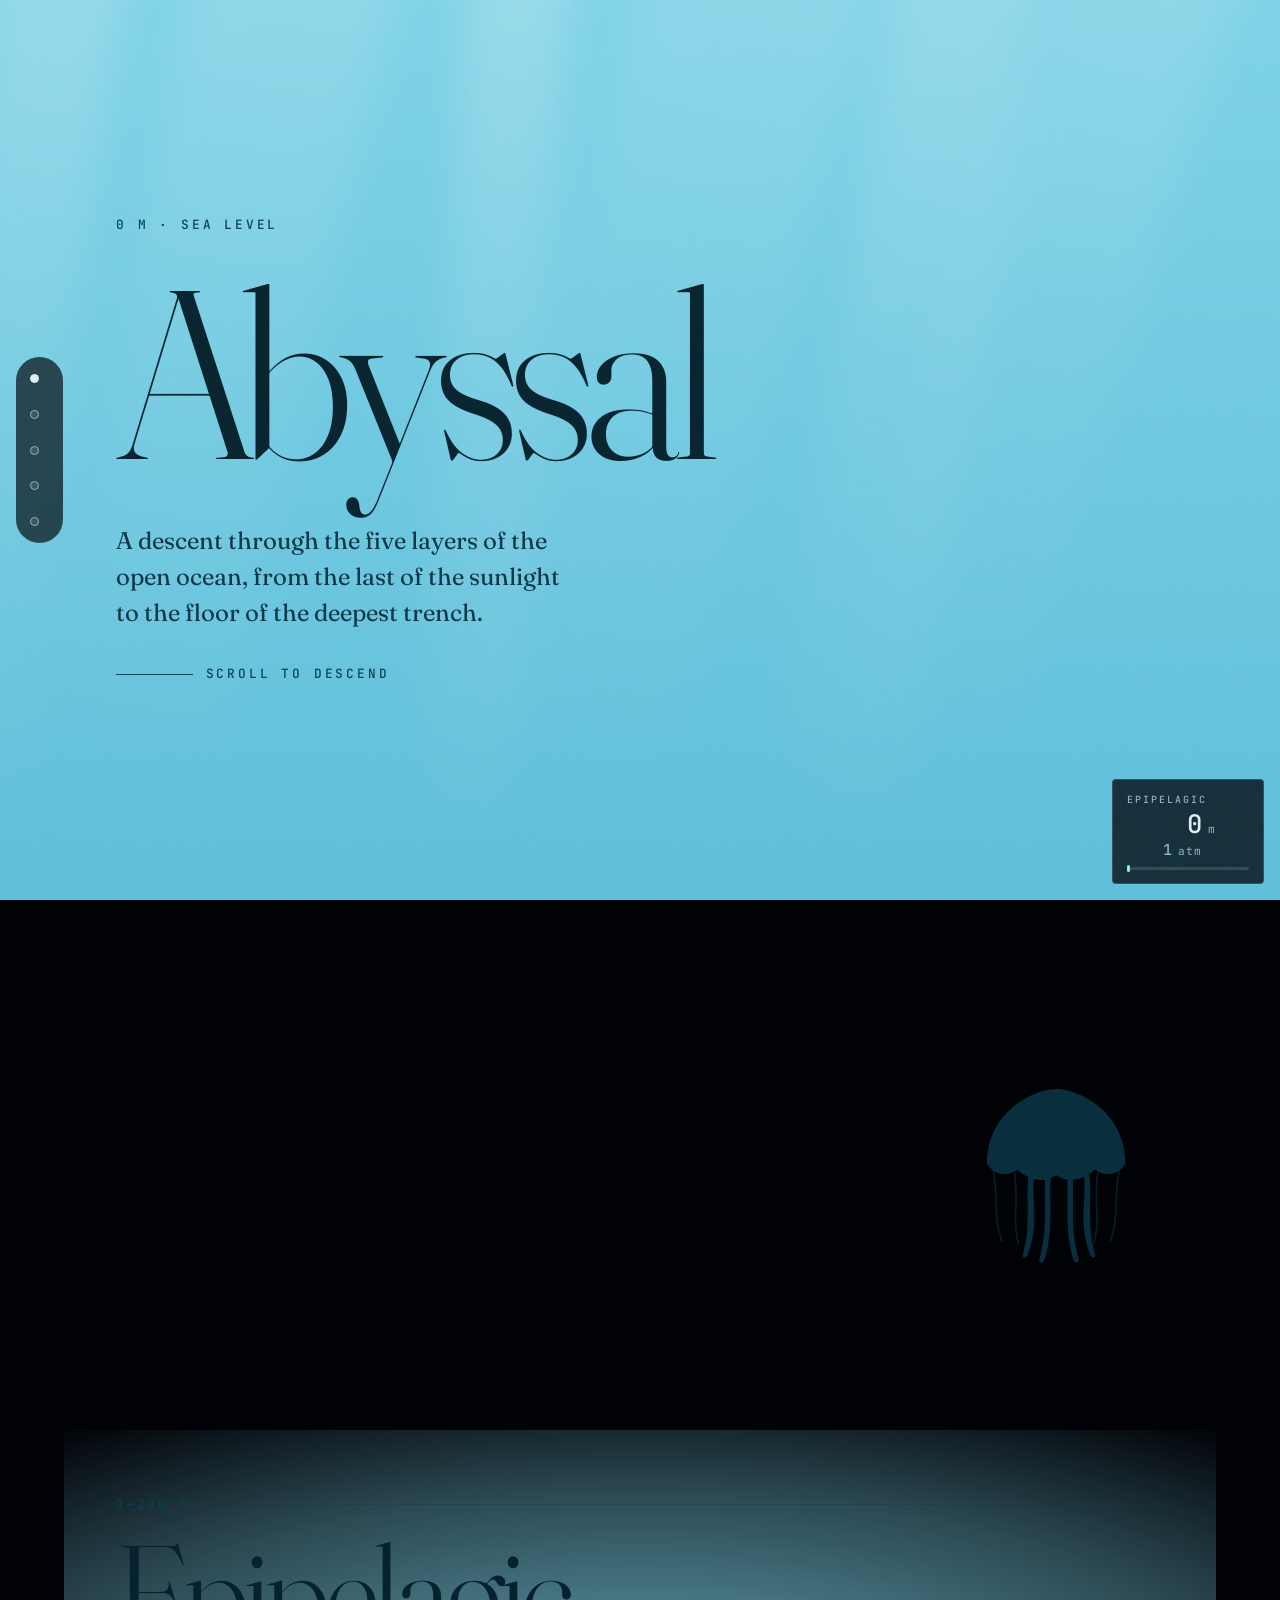
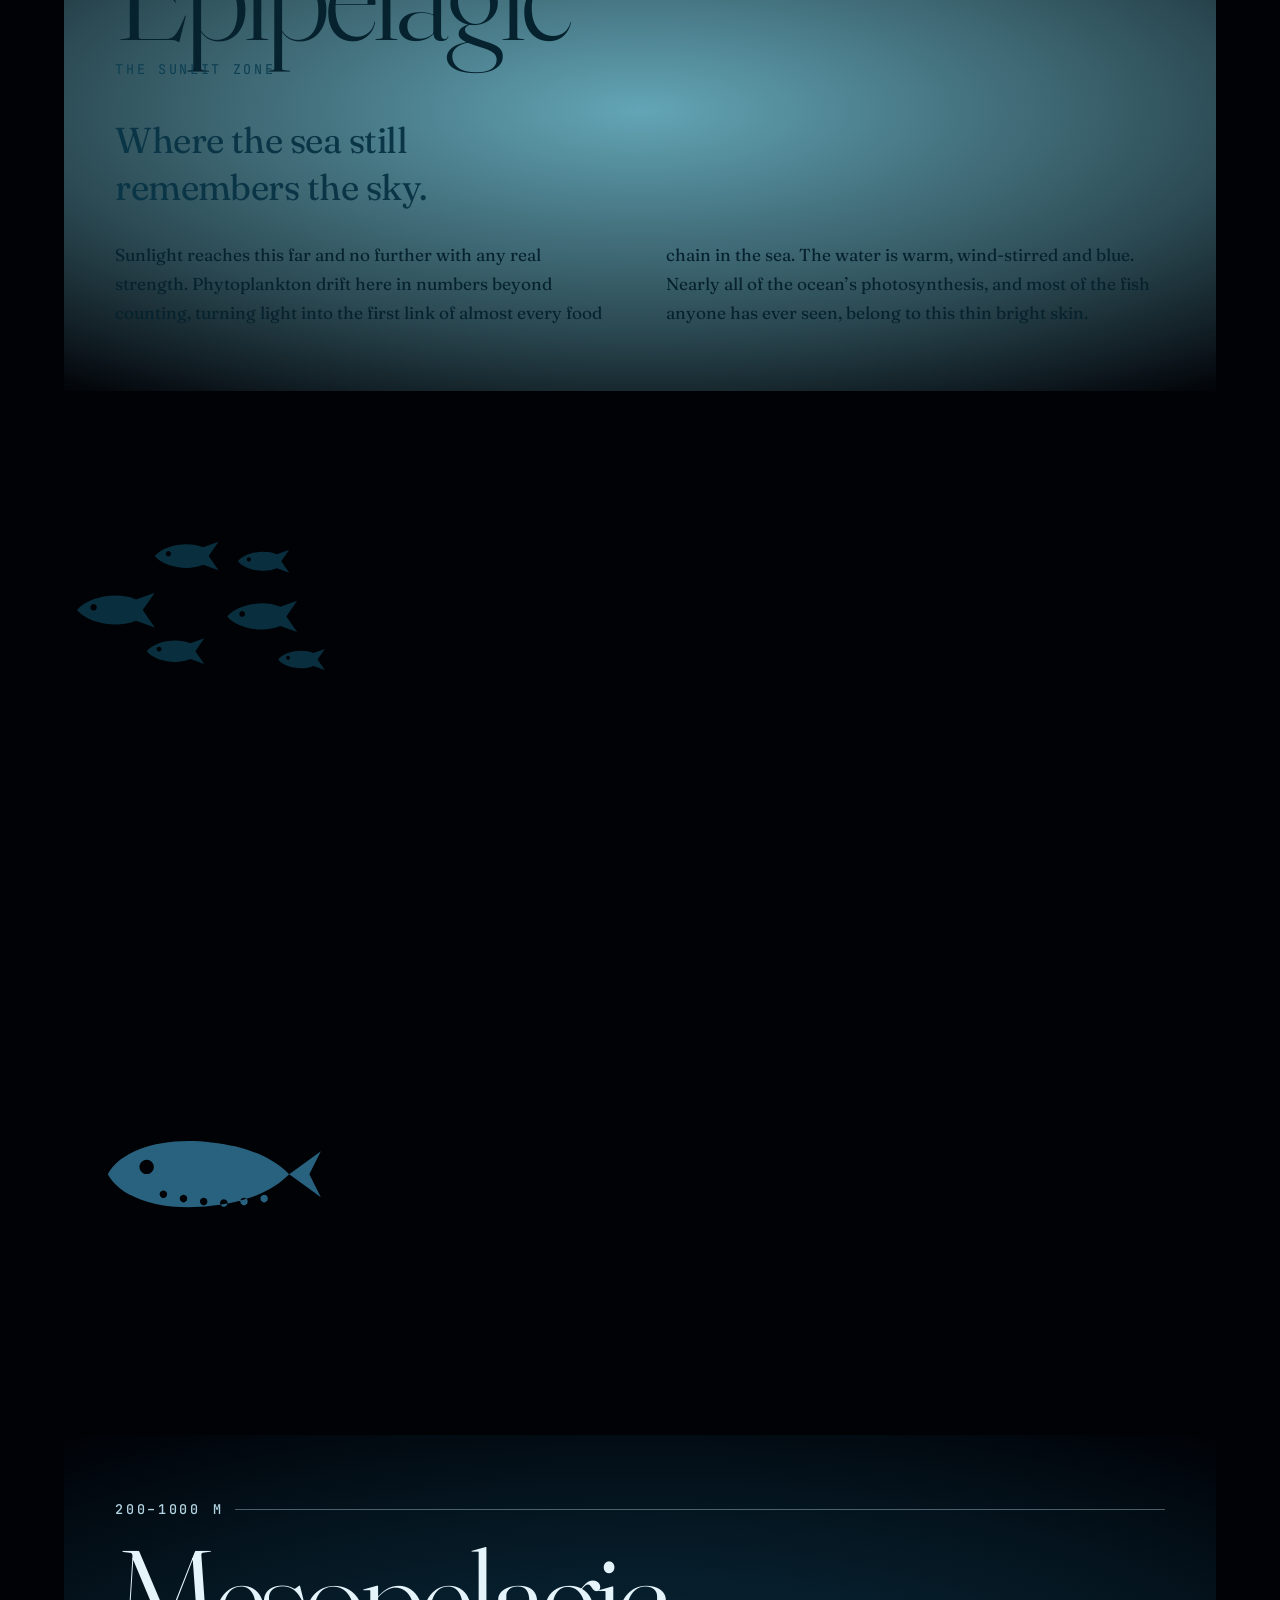
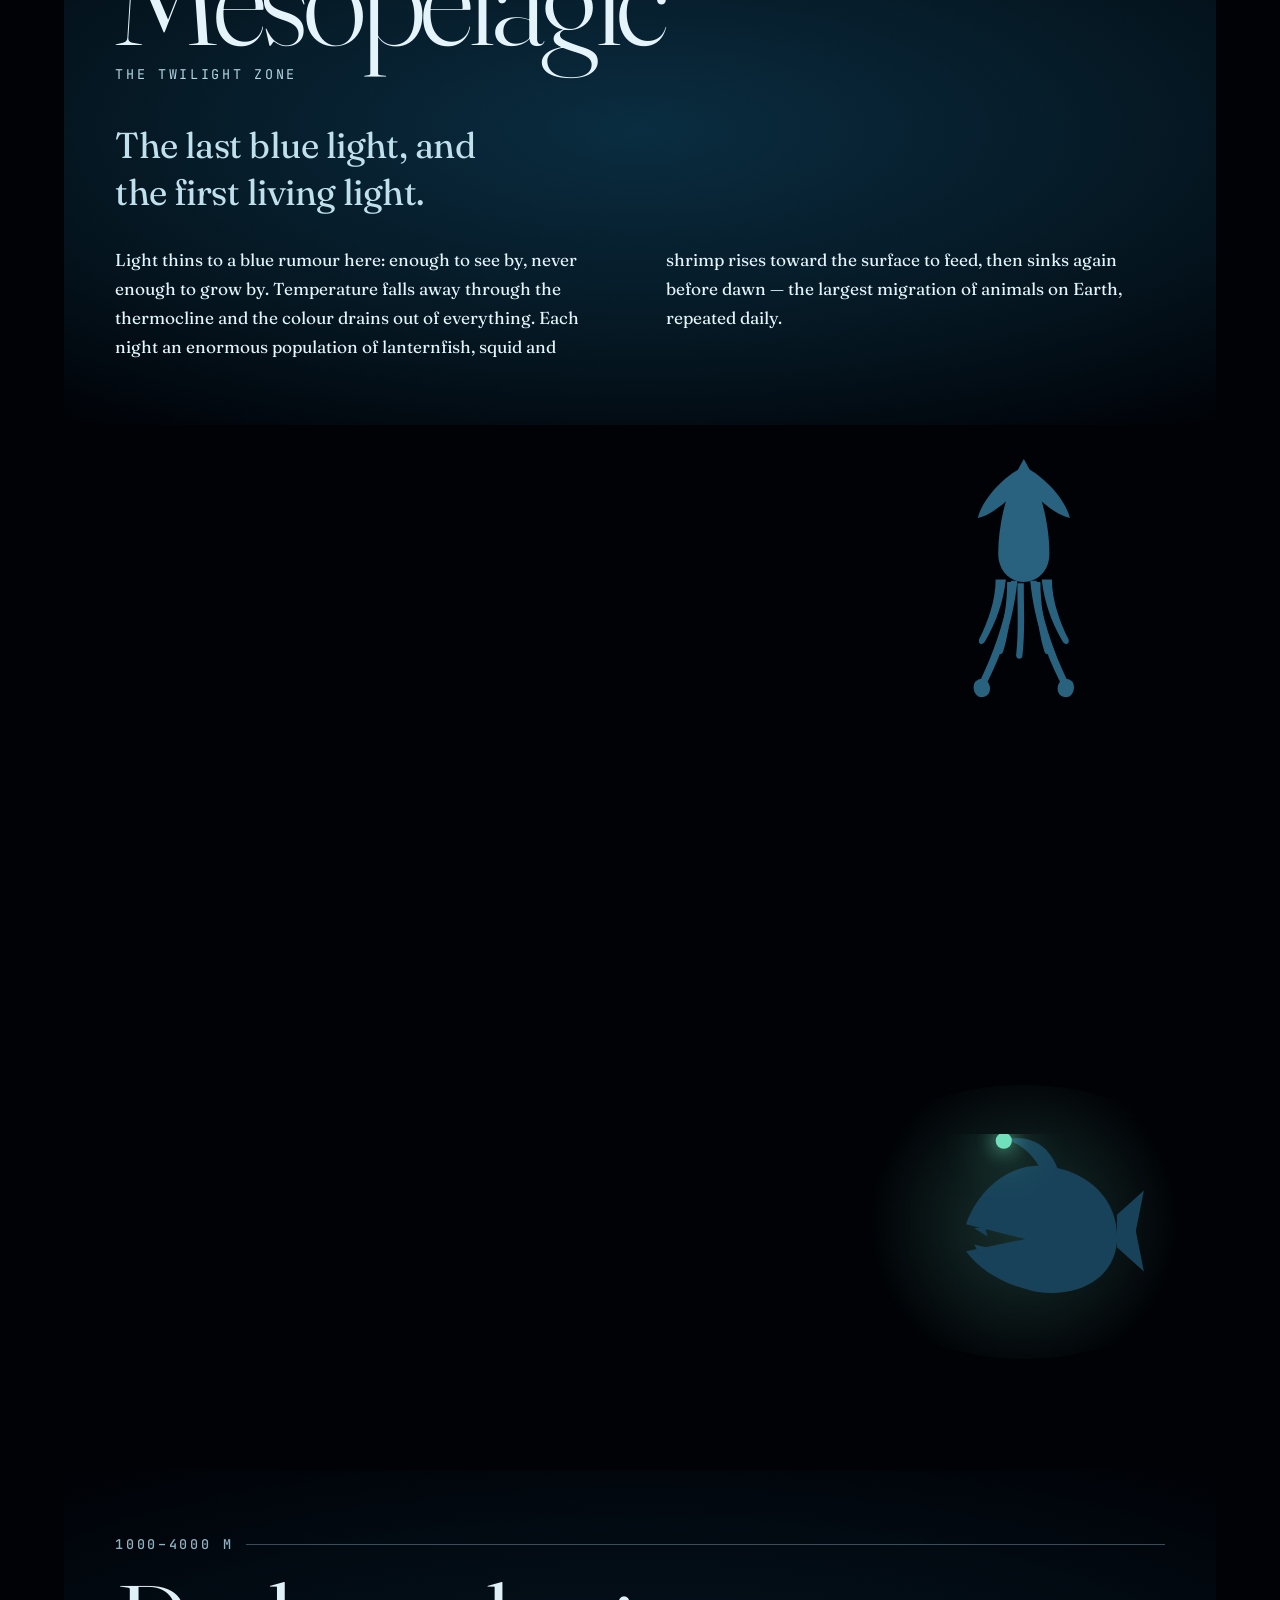
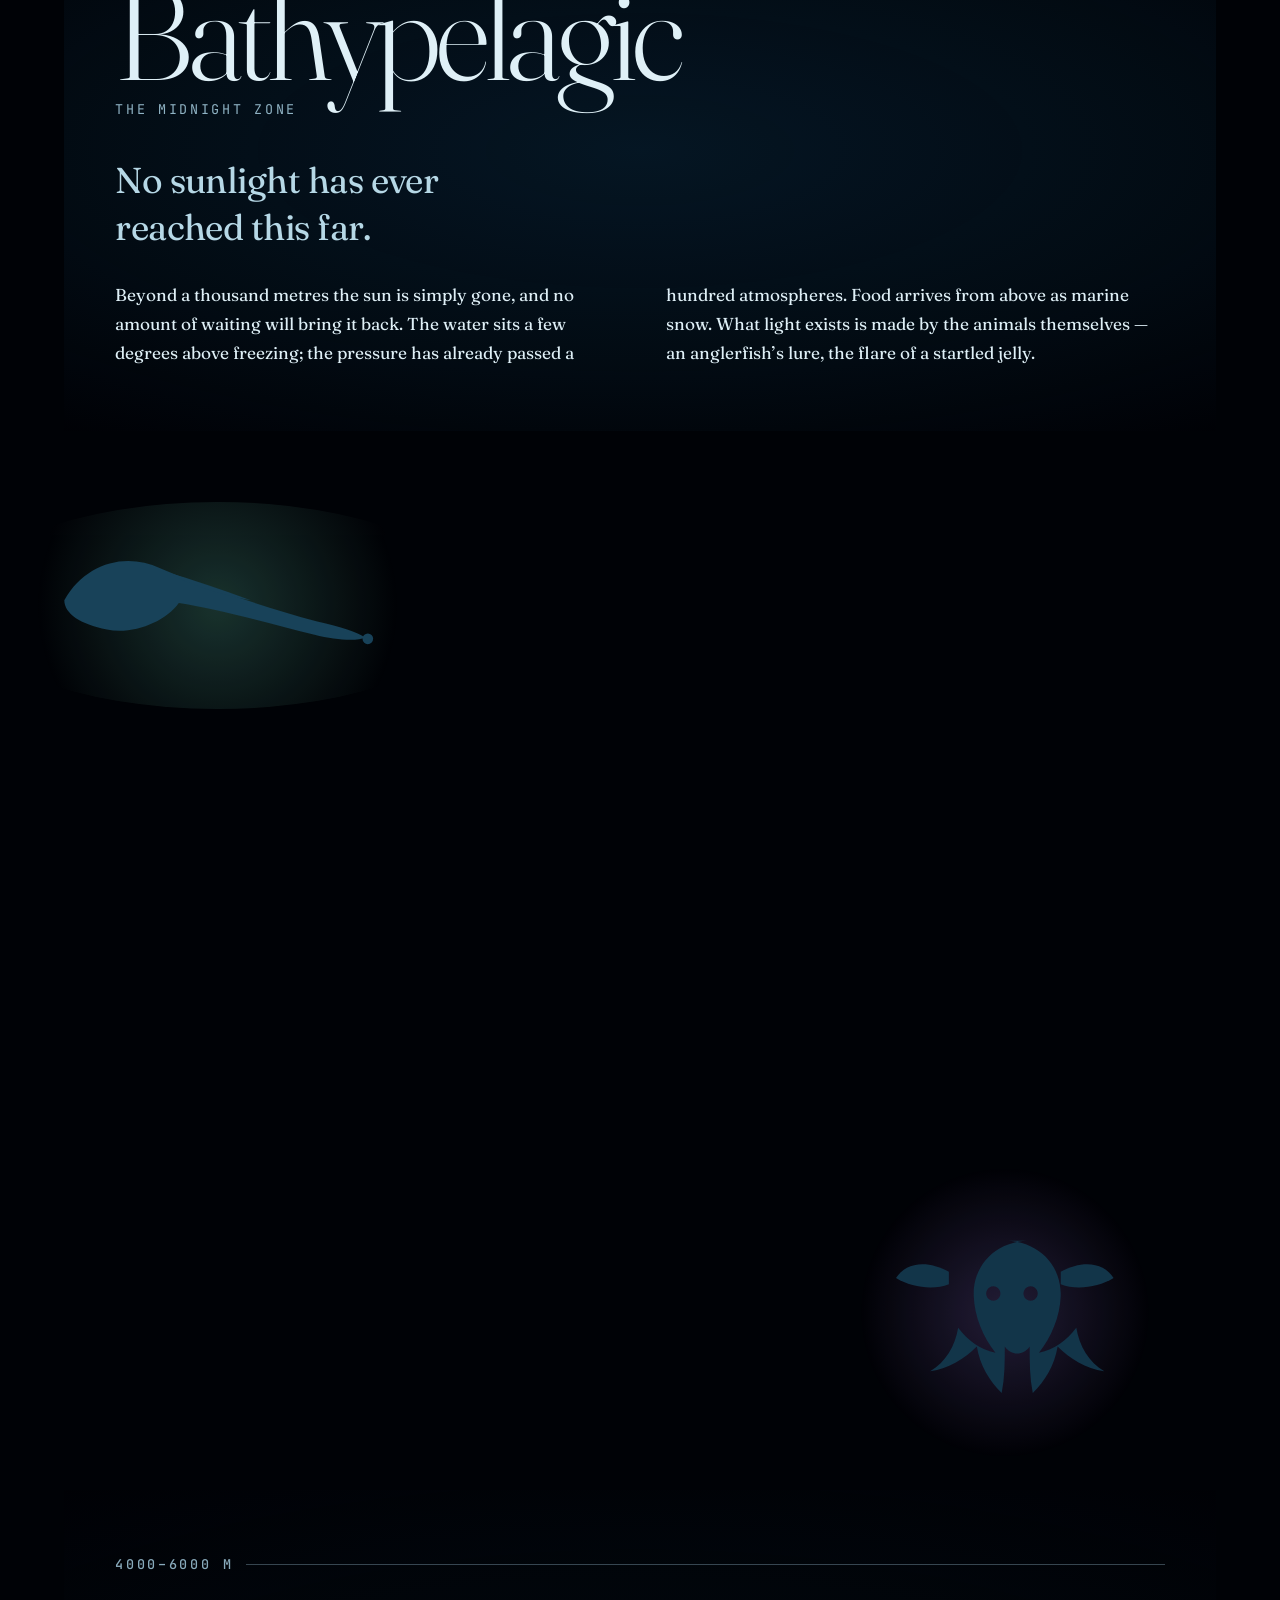
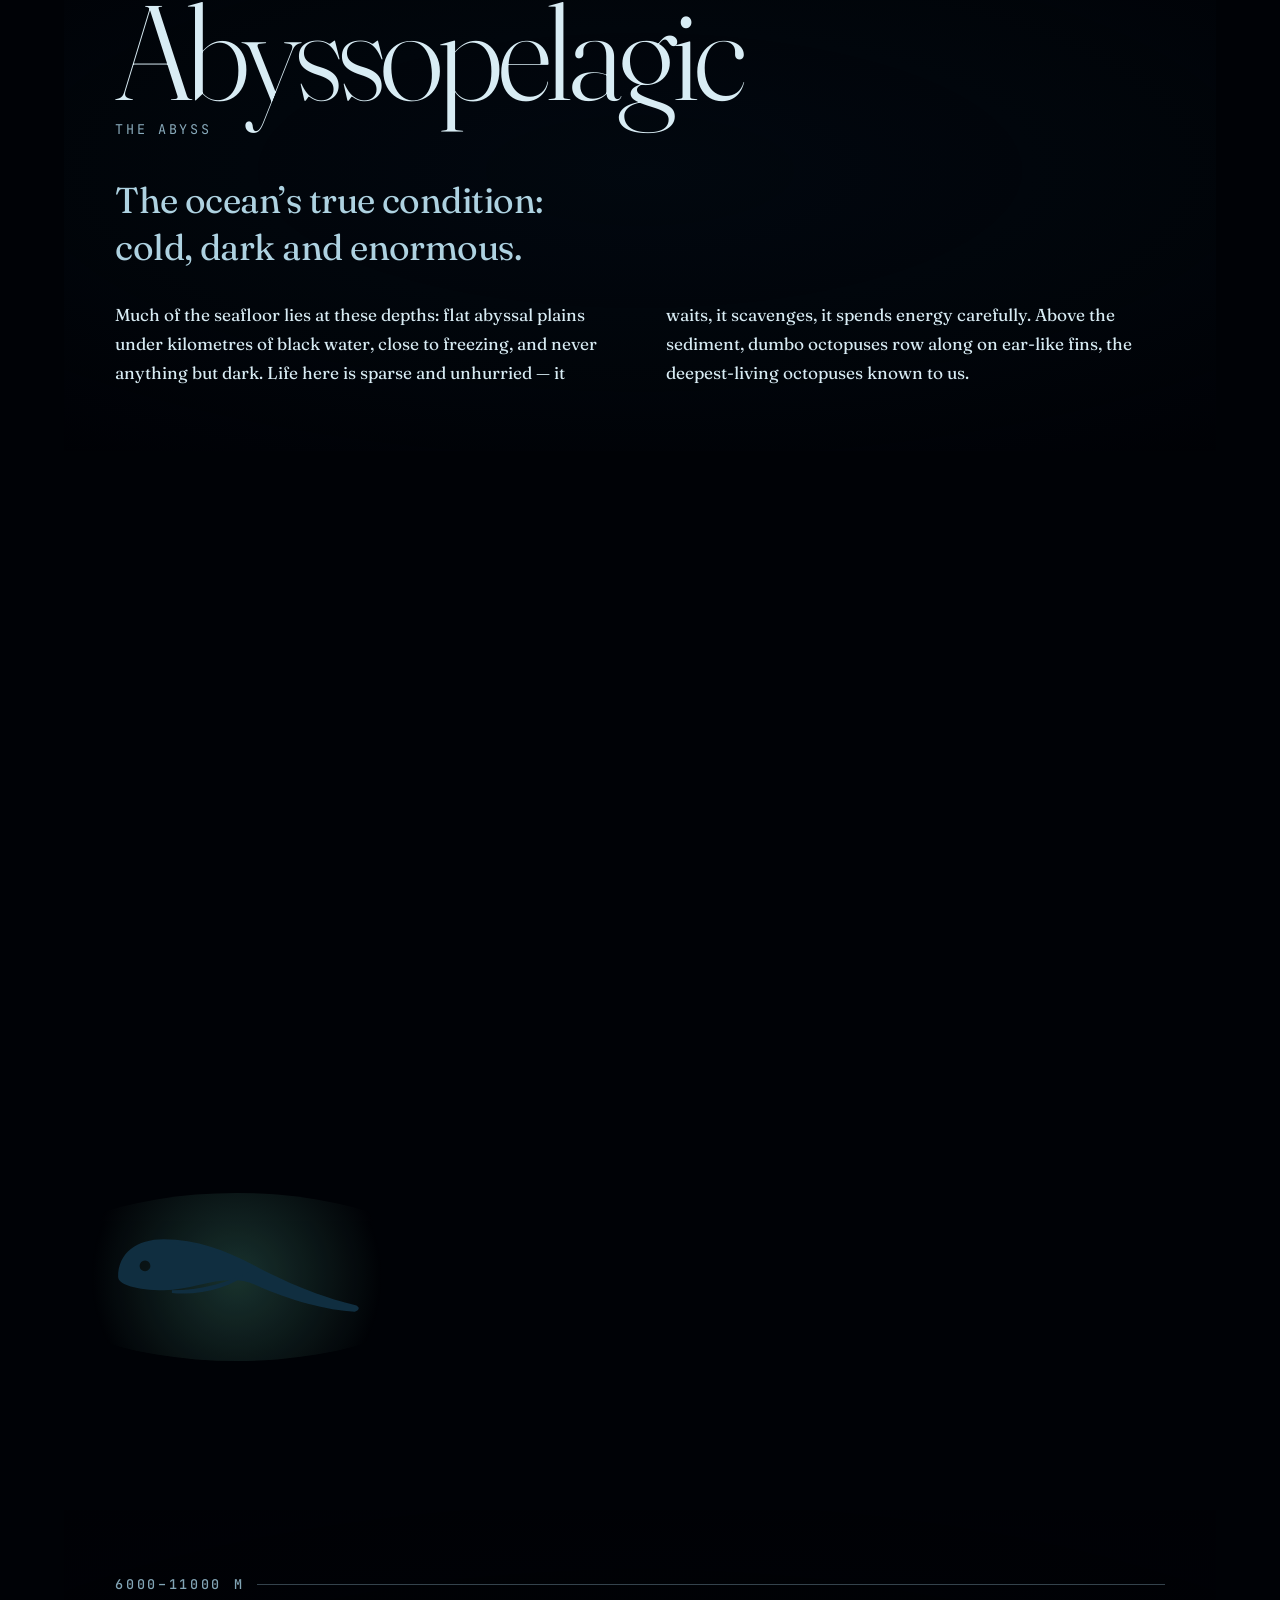
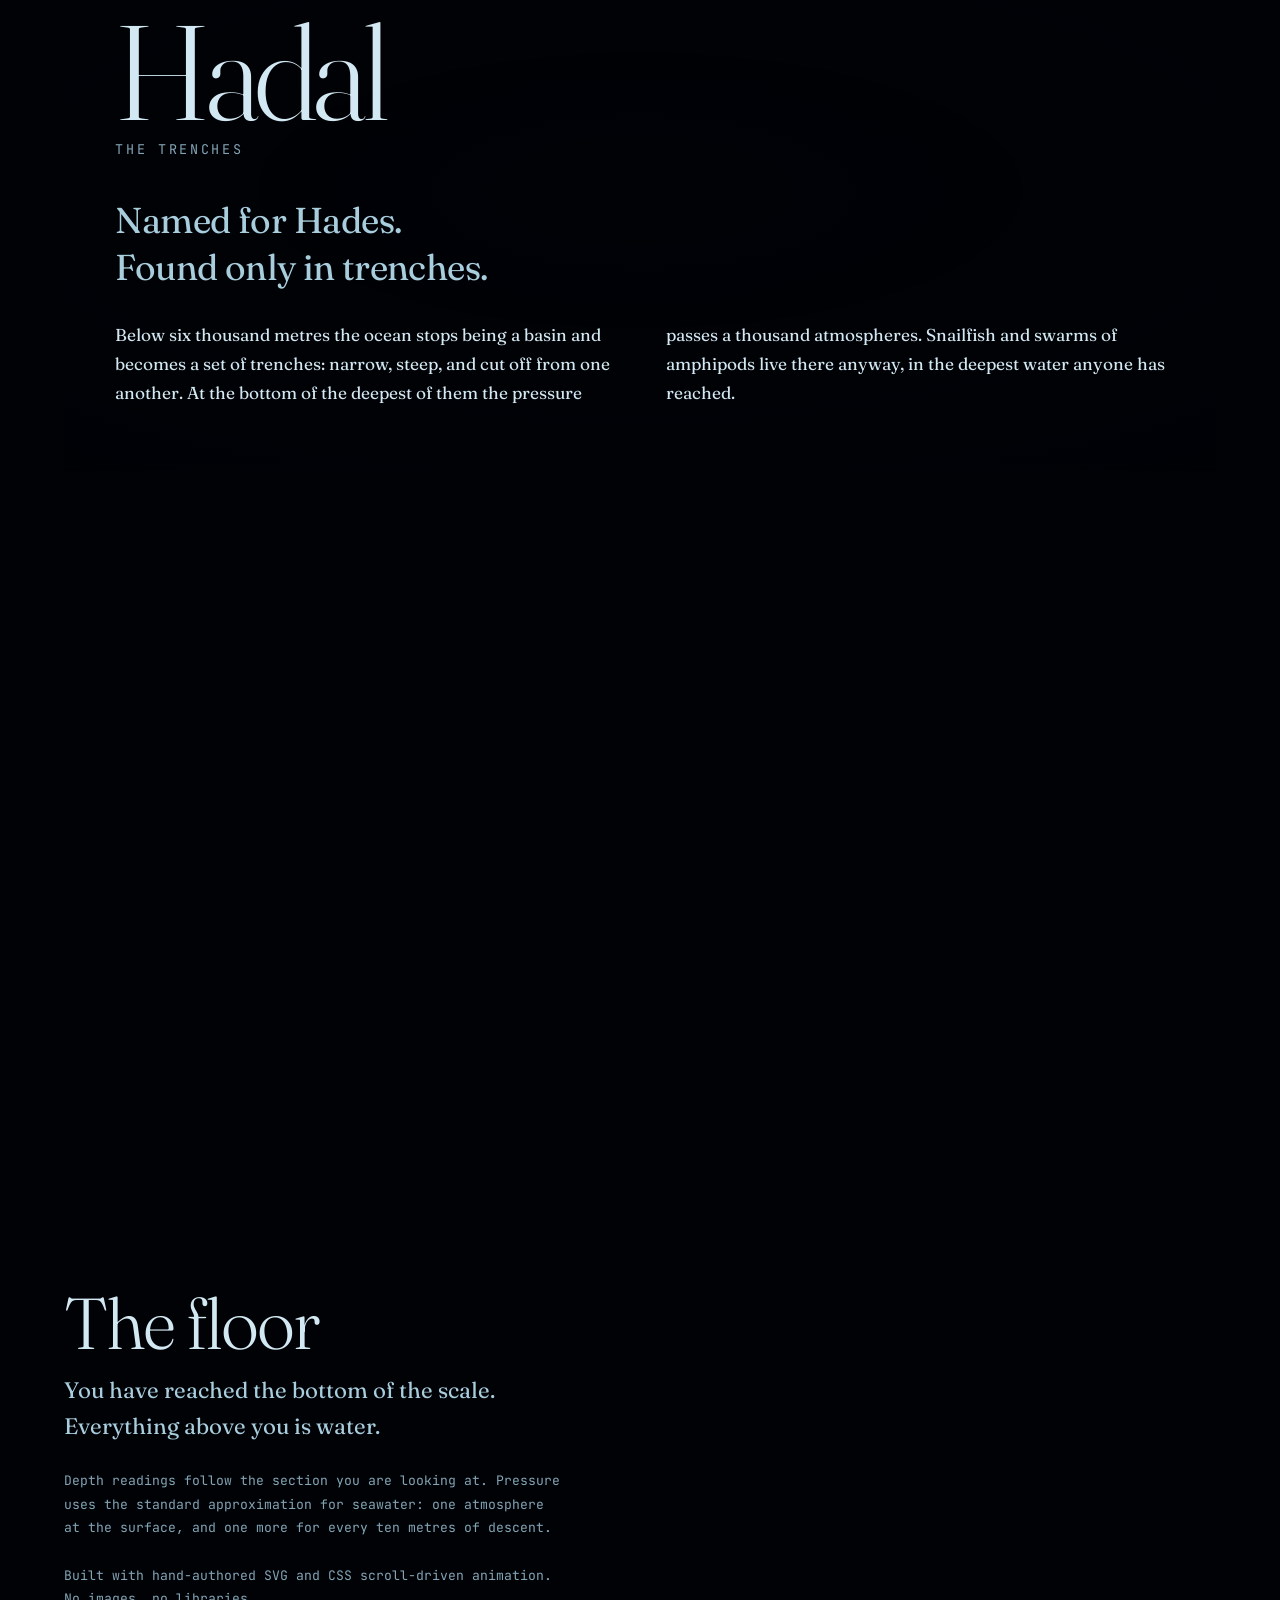
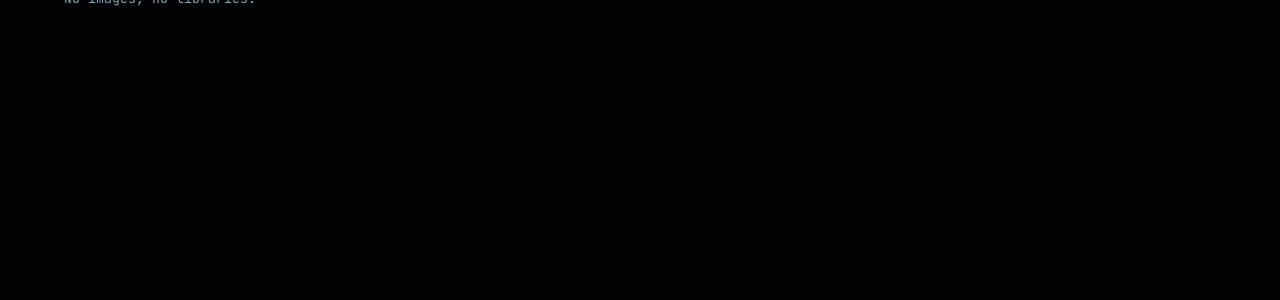
==== abyssal/index.html @ 4f3086e9 "Add ABYSSAL: scroll-driven descent through the ocean's five zones A single-page, scroll-driven site " ====
<!doctype html>
<html lang="en" class="no-js">
<head>
<meta charset="utf-8">
<meta name="viewport" content="width=device-width, initial-scale=1">
<meta name="color-scheme" content="dark light">
<meta name="theme-color" content="#7fd4e8">
<meta name="description" content="A scroll-driven descent through the five layers of the open ocean, from the sunlit surface to the hadal trenches.">
<title>ABYSSAL — a descent through the open ocean</title>
<link rel="preconnect" href="https://fonts.googleapis.com">
<link rel="preconnect" href="https://fonts.gstatic.com" crossorigin>
<link rel="stylesheet" href="https://fonts.googleapis.com/css2?family=Fraunces:opsz,wght@9..144,300..900&family=JetBrains+Mono:wght@200..700&display=swap">
<link rel="stylesheet" href="styles.css">
<script>
/* Bootstrap. Runs before first paint so no state is ever painted twice.
   1. Feature-detects CSS scroll-driven animations with CSS.supports.
   2. Loads main.js as an ES module — but only over http(s). Module scripts are
      fetched with CORS and a file:// document has an opaque origin, so the
      browser refuses them. Skipping the request keeps the console clean when
      the page is opened straight off disk; the CSS-only path still runs the
      whole experience there. */
(function () {
  var root = document.documentElement;
  root.className = root.className.replace('no-js', 'js');
  var sdt = !!(window.CSS && CSS.supports && CSS.supports('animation-timeline', 'scroll()'));
  root.classList.add(sdt ? 'sdt' : 'no-sdt');
  if (location.protocol === 'file:') { return; }
  root.classList.add('js-active');
  var s = document.createElement('script');
  s.type = 'module';
  s.src = 'main.js';
  document.head.appendChild(s);
  window.setTimeout(function () {
    if (!root.classList.contains('main-ready')) { root.classList.remove('js-active'); }
  }, 4000);
})();
</script>
</head>

<body>
<a class="skip-link" href="#zone-epipelagic">Skip to the descent</a>

<!-- Fixed water column. Its two colours interpolate across the scroll. -->
<div class="sea" aria-hidden="true"></div>

<!-- Sunlight shafts. Faded to nothing by 1000 m. -->
<div class="shafts" aria-hidden="true"><i></i><i></i><i></i><i></i><i></i><i></i></div>

<!-- Film grain. Decorative, never interactive. -->
<svg class="grain" aria-hidden="true" focusable="false" xmlns="http://www.w3.org/2000/svg">
  <filter id="grain-filter" x="0" y="0" width="100%" height="100%">
    <feTurbulence type="fractalNoise" baseFrequency="0.82" numOctaves="4" stitchTiles="stitch" result="noise"/>
    <feColorMatrix in="noise" type="saturate" values="0"/>
  </filter>
  <rect width="100%" height="100%" fill="#fff" filter="url(#grain-filter)"/>
</svg>

<header class="hero">
  <p class="hero__eyebrow">0 m &middot; sea level</p>
  <h1 class="hero__title">Abyssal</h1>
  <p class="hero__lede">A descent through the five layers of the open ocean, from the last of the sunlight to the floor of the deepest trench.</p>
  <p class="hero__cue"><span class="hero__cue-rule" aria-hidden="true"></span>Scroll to descend</p>
</header>

<nav class="rail" aria-label="Depth zones">
  <ol class="rail__list">
    <li><a class="rail__link" href="#zone-epipelagic"><span class="rail__dot" aria-hidden="true"></span><span class="rail__label">Epipelagic <b>0–200 m</b></span></a></li>
    <li><a class="rail__link" href="#zone-mesopelagic"><span class="rail__dot" aria-hidden="true"></span><span class="rail__label">Mesopelagic <b>200–1000 m</b></span></a></li>
    <li><a class="rail__link" href="#zone-bathypelagic"><span class="rail__dot" aria-hidden="true"></span><span class="rail__label">Bathypelagic <b>1000–4000 m</b></span></a></li>
    <li><a class="rail__link" href="#zone-abyssopelagic"><span class="rail__dot" aria-hidden="true"></span><span class="rail__label">Abyssopelagic <b>4000–6000 m</b></span></a></li>
    <li><a class="rail__link" href="#zone-hadal"><span class="rail__dot" aria-hidden="true"></span><span class="rail__label">Hadal <b>6000–11000 m</b></span></a></li>
  </ol>
</nav>

<main>

  <section class="zone" id="zone-epipelagic" data-zone="epipelagic" aria-labelledby="h-epipelagic">
    <div class="zone__life" aria-hidden="false">
      <div class="creature" style="--x:76%;--y:11%;--w:clamp(5rem,13vw,11rem);--dur:44s;--delay:-3s;--sway:1">
        <svg id="sil-moon-jelly" viewBox="0 0 120 140" role="img" aria-labelledby="t-jelly"><title id="t-jelly">Silhouette of a moon jelly</title>
          <path d="M10 62C10 24 44 8 60 8s50 16 50 54c-6 8-14 10-22 4-8 8-20 10-28 4-8 6-20 4-28-4-8 6-16 4-22-4Z"/>
          <path d="M44 70c-2 18 4 34-4 56-1 4-5 5-4 1 6-21 2-37 4-57Z"/>
          <path d="M56 72c-1 20 2 36-4 58-1 4-5 4-4 0 6-22 3-38 4-58Z"/>
          <path d="M68 72c1 20-2 36 4 58 1 4 5 4 4 0-6-22-3-38-4-58Z"/>
          <path d="M80 70c2 18-4 34 4 56 1 4 5 5 4 1-6-21-2-37-4-57Z"/>
          <g fill="none" stroke="currentColor" stroke-width="1.2" opacity=".65">
            <path d="M14 64c5 20 0 36 7 54"/><path d="M30 68c3 22-2 36 3 52"/>
            <path d="M90 68c-3 22 2 36-3 52"/><path d="M106 64c-5 20 0 36-7 54"/>
          </g>
        </svg>
      </div>
      <div class="creature" style="--x:6%;--y:76%;--w:clamp(8rem,22vw,18rem);--dur:52s;--delay:-19s;--sway:-1">
        <svg id="sil-school" viewBox="0 0 210 120" role="img" aria-labelledby="t-school"><title id="t-school">Silhouettes of a school of small fish</title>
          <g fill-rule="evenodd">
            <path transform="translate(0,46)" d="M0 13C8 3 30-1 44 5L58 0l-9 13 9 13-14-5C30 27 8 23 0 13Zm10-2a2.4 2.4 0 1 0 0-.1Z"/>
            <path transform="translate(58,8) scale(.82)" d="M0 13C8 3 30-1 44 5L58 0l-9 13 9 13-14-5C30 27 8 23 0 13Zm10-2a2.4 2.4 0 1 0 0-.1Z"/>
            <path transform="translate(52,80) scale(.74)" d="M0 13C8 3 30-1 44 5L58 0l-9 13 9 13-14-5C30 27 8 23 0 13Zm10-2a2.4 2.4 0 1 0 0-.1Z"/>
            <path transform="translate(112,52) scale(.9)" d="M0 13C8 3 30-1 44 5L58 0l-9 13 9 13-14-5C30 27 8 23 0 13Zm10-2a2.4 2.4 0 1 0 0-.1Z"/>
            <path transform="translate(120,14) scale(.66)" d="M0 13C8 3 30-1 44 5L58 0l-9 13 9 13-14-5C30 27 8 23 0 13Zm10-2a2.4 2.4 0 1 0 0-.1Z"/>
            <path transform="translate(150,88) scale(.6)" d="M0 13C8 3 30-1 44 5L58 0l-9 13 9 13-14-5C30 27 8 23 0 13Zm10-2a2.4 2.4 0 1 0 0-.1Z"/>
          </g>
        </svg>
      </div>
    </div>
    <div class="zone__frame">
      <p class="zone__range"><span class="zone__depth">0&ndash;200</span> <abbr title="metres">m</abbr></p>
      <h2 class="zone__title" id="h-epipelagic">Epipelagic</h2>
      <p class="zone__tagline">The Sunlit Zone</p>
      <p class="zone__epigraph">Where the sea still remembers the sky.</p>
      <p class="zone__copy">Sunlight reaches this far and no further with any real strength. Phytoplankton drift here in numbers beyond counting, turning light into the first link of almost every food chain in the sea. The water is warm, wind-stirred and blue. Nearly all of the ocean&rsquo;s photosynthesis, and most of the fish anyone has ever seen, belong to this thin bright skin.</p>
    </div>
  </section>

  <section class="zone" id="zone-mesopelagic" data-zone="mesopelagic" aria-labelledby="h-mesopelagic">
    <div class="zone__life">
      <div class="creature" style="--x:8%;--y:13%;--w:clamp(7rem,18vw,15rem);--dur:58s;--delay:-11s;--sway:1">
        <svg id="sil-lanternfish" viewBox="0 0 160 60" role="img" aria-labelledby="t-lantern"><title id="t-lantern">Silhouette of a lanternfish</title>
          <path fill-rule="evenodd" d="M4 30C14 12 44 4 76 8c28 3 44 12 54 22l22-16-8 16 8 16-22-16c-10 10-26 19-54 22C44 56 14 48 4 30Zm22-5a5 5 0 1 0 0-.1ZM40 44a2.6 2.6 0 1 0 0-.1Zm14 3a2.6 2.6 0 1 0 0-.1Zm14 2a2.6 2.6 0 1 0 0-.1Zm14 1a2.6 2.6 0 1 0 0-.1Zm14-1a2.6 2.6 0 1 0 0-.1Zm14-2a2.6 2.6 0 1 0 0-.1Z"/>
          <path d="M60 9c16-1 30 1 42 6-14-1-28-3-42-6Z"/>
        </svg>
      </div>
      <div class="creature" style="--x:74%;--y:70%;--w:clamp(5rem,12vw,10rem);--dur:48s;--delay:-27s;--sway:-1">
        <svg id="sil-squid" viewBox="0 0 120 200" role="img" aria-labelledby="t-squid"><title id="t-squid">Silhouette of a squid</title>
          <path d="M60 4c12 20 20 48 20 74 0 14-10 22-20 22s-20-8-20-22c0-26 8-54 20-74Z"/>
          <path d="M60 10c14 6 32 24 36 40-10-2-22-12-34-24Z"/><path d="M60 10c-14 6-32 24-36 40 10-2 22-12 34-24Z"/>
          <path d="M46 98c-2 18-8 34-16 48-2 4-6 3-5-1 8-16 13-32 13-47Z"/>
          <path d="M53 100c-3 20-4 38-9 54-1 4-5 3-5-1 5-18 8-35 8-53Z"/>
          <path d="M60 101c0 20 1 38-1 56 0 4-5 4-5 0 2-18 1-36 1-56Z"/>
          <path d="M67 100c3 20 4 38 9 54 1 4 5 3 5-1-5-18-8-35-8-53Z"/>
          <path d="M74 98c2 18 8 34 16 48 2 4 6 3 5-1-8-16-13-32-13-47Z"/>
          <path d="M50 99c-4 30-14 58-26 82-2 4 3 6 5 2 14-26 23-54 26-84Z"/>
          <path d="M70 99c4 30 14 58 26 82 2 4-3 6-5 2-14-26-23-54-26-84Z"/>
          <path d="M22 178c4-4 9-3 11 2 2 5-1 10-6 10s-8-7-5-12Z"/><path d="M98 178c-4-4-9-3-11 2-2 5 1 10 6 10s8-7 5-12Z"/>
        </svg>
      </div>
    </div>
    <div class="zone__frame">
      <p class="zone__range"><span class="zone__depth">200&ndash;1000</span> <abbr title="metres">m</abbr></p>
      <h2 class="zone__title" id="h-mesopelagic">Mesopelagic</h2>
      <p class="zone__tagline">The Twilight Zone</p>
      <p class="zone__epigraph">The last blue light, and the first living light.</p>
      <p class="zone__copy">Light thins to a blue rumour here: enough to see by, never enough to grow by. Temperature falls away through the thermocline and the colour drains out of everything. Each night an enormous population of lanternfish, squid and shrimp rises toward the surface to feed, then sinks again before dawn &mdash; the largest migration of animals on Earth, repeated daily.</p>
    </div>
  </section>

  <section class="zone" id="zone-bathypelagic" data-zone="bathypelagic" aria-labelledby="h-bathypelagic">
    <div class="zone__life">
      <div class="creature creature--glow" style="--x:70%;--y:12%;--w:clamp(8rem,20vw,16rem);--dur:62s;--delay:-7s;--sway:-1">
        <svg id="sil-anglerfish" viewBox="0 0 190 130" role="img" aria-labelledby="t-angler"><title id="t-angler">Silhouette of an anglerfish with its lure</title>
          <path d="M112 24c34 4 54 28 52 56s-30 42-60 37c-24-5-42-16-52-30l44-9-44-11c8-24 32-47 60-43Z"/>
          <path d="M58 70l8-1 2 7Zm14-2l9-2 3 8Zm14-3l9-2 4 8ZM58 82l9 2-4 7Zm15 3l9 3-4 7Zm15 4l9 2-5 7Z"/>
          <path d="M164 60l20-18-6 30 6 30-20-18Z"/>
          <path d="M120 26c-6-18-22-26-38-22 9 3 20 10 26 24Z"/>
          <circle class="esca" cx="80" cy="5" r="6"/>
        </svg>
      </div>
      <div class="creature creature--glow" style="--x:4%;--y:74%;--w:clamp(9rem,26vw,21rem);--dur:70s;--delay:-33s;--sway:1">
        <svg id="sil-gulper-eel" viewBox="0 0 250 100" role="img" aria-labelledby="t-gulper"><title id="t-gulper">Silhouette of a gulper eel</title>
          <path d="M10 46C26 18 56 10 82 22c28 12 74 28 118 40 18 4 30 8 36 12-6 3-22 2-38-2-38-10-76-20-102-24-10 14-34 24-54 20C22 64 10 56 10 46Z"/>
          <circle cx="238" cy="75" r="4"/>
          <path d="M84 24c22 6 44 14 66 22-24-4-46-12-66-22Z"/>
        </svg>
      </div>
    </div>
    <div class="zone__frame">
      <p class="zone__range"><span class="zone__depth">1000&ndash;4000</span> <abbr title="metres">m</abbr></p>
      <h2 class="zone__title" id="h-bathypelagic">Bathypelagic</h2>
      <p class="zone__tagline">The Midnight Zone</p>
      <p class="zone__epigraph">No sunlight has ever reached this far.</p>
      <p class="zone__copy">Beyond a thousand metres the sun is simply gone, and no amount of waiting will bring it back. The water sits a few degrees above freezing; the pressure has already passed a hundred atmospheres. Food arrives from above as marine snow. What light exists is made by the animals themselves &mdash; an anglerfish&rsquo;s lure, the flare of a startled jelly.</p>
    </div>
  </section>

  <section class="zone" id="zone-abyssopelagic" data-zone="abyssopelagic" aria-labelledby="h-abyssopelagic">
    <div class="zone__life">
      <div class="creature creature--glow" style="--x:70%;--y:16%;--w:clamp(7rem,17vw,14rem);--dur:66s;--delay:-13s;--sway:1">
        <svg id="sil-dumbo" viewBox="0 0 140 120" role="img" aria-labelledby="t-dumbo"><title id="t-dumbo">Silhouette of a dumbo octopus</title>
          <path fill-rule="evenodd" d="M70 14c22 0 36 16 36 34 0 14-6 28-14 38 10-2 18-8 24-16 2 12 8 22 18 28-12-2-22-8-30-16-2 12-8 22-16 30-2-10-2-20-2-30-4 6-12 6-16 0 0 10 0 20-2 30-8-8-14-18-16-30-8 8-18 14-30 16 10-6 16-16 18-28 6 8 14 14 24 16-8-10-14-24-14-38 0-18 14-34 36-34Zm-12 34a4.6 4.6 0 1 0 0-.1Zm24 0a4.6 4.6 0 1 0 0-.1Z"/>
          <path d="M34 34C20 26 6 28 0 38c10 6 24 8 34 4Z"/><path d="M106 34c14-8 28-6 34 4-10 6-24 8-34 4Z"/>
        </svg>
      </div>
    </div>
    <div class="zone__frame">
      <p class="zone__range"><span class="zone__depth">4000&ndash;6000</span> <abbr title="metres">m</abbr></p>
      <h2 class="zone__title" id="h-abyssopelagic">Abyssopelagic</h2>
      <p class="zone__tagline">The Abyss</p>
      <p class="zone__epigraph">The ocean&rsquo;s true condition: cold, dark and enormous.</p>
      <p class="zone__copy">Much of the seafloor lies at these depths: flat abyssal plains under kilometres of black water, close to freezing, and never anything but dark. Life here is sparse and unhurried &mdash; it waits, it scavenges, it spends energy carefully. Above the sediment, dumbo octopuses row along on ear-like fins, the deepest-living octopuses known to us.</p>
    </div>
  </section>

  <section class="zone" id="zone-hadal" data-zone="hadal" aria-labelledby="h-hadal">
    <div class="zone__life">
      <div class="creature creature--glow" style="--x:8%;--y:15%;--w:clamp(8rem,21vw,17rem);--dur:74s;--delay:-21s;--sway:-1">
        <svg id="sil-snailfish" viewBox="0 0 200 80" role="img" aria-labelledby="t-snailfish"><title id="t-snailfish">Silhouette of a hadal snailfish</title>
          <path fill-rule="evenodd" d="M12 40C12 22 26 12 46 12c24 0 46 8 68 20 28 15 56 25 74 29 4 1 4 4 0 5-20-1-48-8-74-20-22-10-44 4-68 4C26 50 12 46 12 40Zm16-8a4 4 0 1 0 0-.1Z"/>
          <path d="M50 14c24 0 46 8 66 20-16-10-40-16-66-18Z"/>
          <path d="M52 50c22 0 42-6 58-14-14 12-36 18-58 16Z"/>
        </svg>
      </div>
    </div>
    <div class="zone__frame">
      <p class="zone__range"><span class="zone__depth">6000&ndash;11000</span> <abbr title="metres">m</abbr></p>
      <h2 class="zone__title" id="h-hadal">Hadal</h2>
      <p class="zone__tagline">The Trenches</p>
      <p class="zone__epigraph">Named for Hades. Found only in trenches.</p>
      <p class="zone__copy">Below six thousand metres the ocean stops being a basin and becomes a set of trenches: narrow, steep, and cut off from one another. At the bottom of the deepest of them the pressure passes a thousand atmospheres. Snailfish and swarms of amphipods live there anyway, in the deepest water anyone has reached.</p>
    </div>
  </section>

</main>

<footer class="colophon">
  <div class="colophon__inner">
    <h2 class="colophon__title">The floor</h2>
    <p class="colophon__copy">You have reached the bottom of the scale. Everything above you is water.</p>
    <p class="colophon__note">Depth readings follow the section you are looking at. Pressure uses the standard approximation for seawater: one atmosphere at the surface, and one more for every ten metres of descent.</p>
    <p class="colophon__note">Built with hand-authored SVG and CSS scroll-driven animation. No images, no libraries.</p>
  </div>
</footer>

<aside class="meter" aria-label="Depth readout">
  <p class="meter__zone"><span class="u-vh">Current zone: </span><span data-meter-zone>Epipelagic</span></p>
  <p class="meter__row"><span class="meter__num" data-meter-depth></span><span class="meter__unit">m</span></p>
  <p class="meter__row meter__row--sub"><span class="meter__num meter__num--press" data-meter-pressure></span><span class="meter__unit">atm</span></p>
  <span class="meter__gauge" aria-hidden="true"><i class="meter__needle"></i></span>
</aside>

</body>
</html>
---- abyssal/styles.css ----
/* ==========================================================================
   ABYSSAL — stylesheet

   Scroll geometry. Every keyframe percentage below is derived from it:
     hero 100svh + 5 zones x 180svh + colophon 100svh = 1100svh document
     scrollable range = 1100 - 100 (viewport) = 1000svh
     the reader's eye = middle of the viewport = scrollTop + 50svh
     zone N top    -> (50 + 180(N-1)) / 1000  ->  5  23  41  59  77 %
     zone N centre -> (180N - 40)    / 1000   -> 14  32  50  68  86 %
     seafloor (11000 m) -> 95%

   The water colour HOLDS at each zone's exact value for +/-5% of scroll either
   side of that zone's centre and only interpolates in the gaps. Zone text is
   only ever fully opaque inside that hold, so the contrast ratio measured
   against the flat colour is the ratio the reader actually gets.
   ========================================================================== */

@property --sea-a   { syntax: '<color>';   inherits: false; initial-value: #7fd4e8; }
@property --sea-b   { syntax: '<color>';   inherits: false; initial-value: #5ec0dc; }
@property --shaft   { syntax: '<number>';  inherits: false; initial-value: 0.6; }
@property --dive    { syntax: '<number>';  inherits: true;  initial-value: 0; }
@property --depth-n { syntax: '<integer>'; inherits: false; initial-value: 0; }
@property --press-n { syntax: '<integer>'; inherits: false; initial-value: 1; }

:root {
  --font-display: 'Fraunces', 'Iowan Old Style', 'Palatino Linotype', Palatino,
                  Georgia, 'Times New Roman', serif;
  --font-mono: 'JetBrains Mono', ui-monospace, SFMono-Regular, 'SF Mono', Menlo,
               Consolas, 'Liberation Mono', monospace;
  --bio-mint: #7ef9d2;
  --bio-violet: #b28dff;
  --hud: #030e16;          /* instrument surface — constant over every zone */
  --hud-ink: #dff0f7;
  --hud-dim: #8fb3c4;
  --gutter: clamp(1rem, 5vw, 5rem);
  --ease-out: cubic-bezier(.16, .84, .28, 1);
}

/* --- base ----------------------------------------------------------------- */

*, *::before, *::after { box-sizing: border-box; }
html { -webkit-text-size-adjust: 100%; scroll-behavior: smooth; }
body {
  margin: 0;
  background: #000206;            /* only ever seen behind the fixed water */
  color: var(--hud-ink);
  font-family: var(--font-display);
  font-optical-sizing: auto;
  line-height: 1.6;
  text-rendering: optimizeLegibility;
}
h1, h2, p, ol, li { margin: 0; }
ol { padding: 0; list-style: none; }
abbr[title] { text-decoration: none; }
a:focus-visible { outline: 2px solid var(--bio-mint); outline-offset: 3px; border-radius: 3px; }

.u-vh {
  position: absolute; width: 1px; height: 1px; margin: -1px; padding: 0;
  border: 0; overflow: hidden; white-space: nowrap; clip-path: inset(50%);
}
.skip-link {
  position: fixed; top: .75rem; left: .75rem; z-index: 100;
  transform: translateY(-180%);
  padding: .7rem 1.1rem;
  background: var(--hud); color: var(--hud-ink);
  font-family: var(--font-mono); font-size: .8rem; letter-spacing: .08em;
  text-decoration: none; border-radius: 3px;
  border: 1px solid color-mix(in oklab, var(--hud-ink) 30%, transparent);
  transition: transform .25s var(--ease-out);
}
.skip-link:focus-visible { transform: translateY(0); }

/* --- fixed layers --------------------------------------------------------- */

.sea {
  position: fixed; inset: 0; z-index: 0;
  background: linear-gradient(180deg, var(--sea-a) 0%, var(--sea-b) 100%);
}
.shafts {
  position: fixed; inset: 0; z-index: 1;
  overflow: clip;                 /* clip, not hidden: creates no scrollport */
  opacity: var(--shaft);
  pointer-events: none;
}
.shafts i {
  position: absolute; top: -30%; height: 170%;
  background: linear-gradient(180deg, rgba(255,255,255,.5) 0%,
              rgba(255,255,255,.16) 42%, rgba(255,255,255,0) 78%);
  filter: blur(22px);
  transform-origin: 50% 0;
}
.shafts i:nth-child(1) { left:  2%; width: 10vw; rotate:  7deg; opacity: .85; }
.shafts i:nth-child(2) { left: 19%; width: 16vw; rotate: 12deg; opacity: .6; }
.shafts i:nth-child(3) { left: 38%; width:  8vw; rotate:  4deg; opacity: .95; }
.shafts i:nth-child(4) { left: 55%; width: 18vw; rotate: 14deg; opacity: .5; }
.shafts i:nth-child(5) { left: 73%; width: 11vw; rotate:  9deg; opacity: .8; }
.shafts i:nth-child(6) { left: 88%; width: 14vw; rotate: 16deg; opacity: .55; }
.grain {
  position: fixed; inset: 0; z-index: 90;
  width: 100%; height: 100%;
  opacity: .05;
  pointer-events: none;
}

/* --- hero ----------------------------------------------------------------- */

.hero {
  position: relative; z-index: 2;
  min-height: 100vh; min-height: 100svh;
  display: grid; align-content: center; justify-items: start;
  gap: clamp(1.1rem, 2.6vw, 2.25rem);
  padding: 0 var(--gutter);
  overflow: clip;
  color: #05222e;                                   /* 9.79:1 on #7fd4e8 */
}
.hero__eyebrow, .hero__cue {
  display: flex; align-items: center; gap: .8rem;
  font-family: var(--font-mono); font-size: clamp(.68rem, 1.1vw, .8rem);
  font-weight: 500; letter-spacing: .22em; text-transform: uppercase;
  color: #0c3f52;                                   /* 6.75:1 on #7fd4e8 */
}
.hero__cue-rule { width: clamp(2rem, 6vw, 5rem); height: 1px; background: currentColor; }
.hero__title {
  font-size: clamp(4rem, 19vw, 15rem);
  font-weight: 300; line-height: .86; letter-spacing: -.045em;
  padding-bottom: .06em;            /* the descender overshoots line-height .86 */
  hyphens: auto; overflow-wrap: break-word;
}
.hero__lede {
  max-width: 34ch;
  font-size: clamp(1.05rem, 2.2vw, 1.5rem);
  line-height: 1.5; color: #0a3546; text-wrap: balance;
}

/* --- rail navigation ------------------------------------------------------ */

/* Narrow: a horizontal strip along the top, clear of the vertically centred
   type. Wide: a vertical rail at the left, with the content gutter widened to
   match so the rail can never sit on the text. */
.rail {
  position: fixed; z-index: 80;
  top: max(.75rem, env(safe-area-inset-top)); left: 50%;
  translate: -50% 0;
}
.rail__list {
  display: grid; grid-auto-flow: column; gap: .55rem;
  padding: .5rem .35rem;
  border-radius: 999px;
  background: color-mix(in oklab, var(--hud) 72%, transparent);
  -webkit-backdrop-filter: blur(6px); backdrop-filter: blur(6px);
}
.rail__link {
  display: flex; align-items: center; gap: .7rem;
  padding: .3rem .5rem; border-radius: 999px;
  text-decoration: none; color: var(--hud-dim);
}
.rail__dot {
  flex: none; width: 9px; height: 9px; border-radius: 50%;
  border: 1px solid currentColor;
  background: color-mix(in oklab, currentColor 18%, transparent);
  transition: background-color .3s var(--ease-out), scale .3s var(--ease-out);
}
/* Collapsed by default at every width so the rail can never sit on the type.
   inline-block is required: max-width does nothing to a non-replaced inline. */
.rail__label {
  display: inline-block; max-width: 0; overflow: hidden; white-space: nowrap;
  opacity: 0;
  font-family: var(--font-mono); font-size: .68rem;
  letter-spacing: .1em; text-transform: uppercase;
  transition: max-width .4s var(--ease-out), opacity .3s var(--ease-out);
}
.rail__label b { font-weight: 400; opacity: .62; }
.rail__link:hover, .rail__link:focus-visible,
.rail__link[aria-current='true'] { color: var(--hud-ink); }
.rail__link:hover .rail__dot, .rail__link:focus-visible .rail__dot,
.rail__link[aria-current='true'] .rail__dot { background: currentColor; }
.rail__link:hover .rail__dot, .rail__link:focus-visible .rail__dot { scale: 1.25; }
.rail__link:hover .rail__label,
.rail__link:focus-visible .rail__label { max-width: 24ch; opacity: 1; }
@media (min-width: 48rem) {
  .rail { top: 50%; left: max(1rem, env(safe-area-inset-left)); translate: 0 -50%; }
  .rail__list { grid-auto-flow: row; }
  .hero, .zone, .colophon { padding-left: calc(var(--gutter) + 3.25rem); }
}

/* --- zones ---------------------------------------------------------------- */

.zone {
  position: relative; z-index: 2;
  min-height: 180vh; min-height: 180svh;
  display: grid; place-items: center;
  padding: 0 var(--gutter);
  overflow: clip;
  color: var(--ink);
}
/* Contrast against each zone's own --sea, measured: body >= 9.7:1,
   metadata >= 6.4:1, epigraph >= 7.7:1, accents >= 6.7:1. */
.zone[data-zone='epipelagic']    { --sea:#7fd4e8; --ink:#05222e; --meta:#0c3f52; --epi:#0a3546; --life:#0a3546; --accent:transparent; }
.zone[data-zone='mesopelagic']   { --sea:#0d3a52; --ink:#e4f4fa; --meta:#b4d6e3; --epi:#bfe0ec; --life:#2d6d8c; --accent:transparent; }
.zone[data-zone='bathypelagic']  { --sea:#061c2c; --ink:#dff0f7; --meta:#8fb3c4; --epi:#b6d8e6; --life:#1b4a63; --accent:var(--bio-mint); }
.zone[data-zone='abyssopelagic'] { --sea:#020a12; --ink:#d8ecf4; --meta:#88aabb; --epi:#aed2e1; --life:#153b52; --accent:var(--bio-violet); }
.zone[data-zone='hadal']         { --sea:#000206; --ink:#d2e8f2; --meta:#82a5b6; --epi:#a8cddd; --life:#123448; --accent:var(--bio-mint); }

.zone__frame {
  container: frame / inline-size;
  position: relative; z-index: 3;
  width: min(100%, 72rem);
  padding: clamp(2rem, 5vw, 4rem) clamp(1rem, 4vw, 3.5rem);
  /* a soft lens of the zone's own water, so type never sits on a seam */
  background: radial-gradient(115% 85% at 50% 50%,
              color-mix(in oklab, var(--sea) 78%, transparent) 0%,
              color-mix(in oklab, var(--sea) 34%, transparent) 46%,
              transparent 74%);
}
.zone__range {
  display: flex; align-items: center; gap: .75rem;
  font-family: var(--font-mono); font-size: clamp(.7rem, 1.15vw, .84rem);
  font-weight: 500; font-variant-numeric: tabular-nums;
  letter-spacing: .2em; text-transform: uppercase; color: var(--meta);
}
.zone__title {
  margin-top: clamp(.5rem, 1.5vw, 1rem);
  font-size: clamp(3rem, 10.5vw, 9rem);
  font-weight: 300; line-height: .9; letter-spacing: -.04em;
  padding-bottom: .05em;            /* the descender overshoots line-height .9 */
  -webkit-hyphens: auto; hyphens: auto; overflow-wrap: break-word;
}
.zone__tagline {
  font-family: var(--font-mono); font-size: clamp(.7rem, 1.15vw, .84rem);
  letter-spacing: .2em; text-transform: uppercase; color: var(--meta);
}
.zone__epigraph {
  margin-top: clamp(1.25rem, 3vw, 2.25rem);
  max-width: 30ch;
  font-size: clamp(1.15rem, 2.6vw, 1.8rem);
  line-height: 1.32; letter-spacing: -.015em;
  color: var(--epi); text-wrap: balance;
}
.zone__copy {
  margin-top: clamp(1rem, 2.4vw, 1.75rem);
  max-width: 64ch;
  font-size: clamp(1rem, 1.35vw, 1.18rem);
  line-height: 1.68;
}
/* Container queries: the frame re-typesets on its OWN inline size, so it would
   still behave if it were dropped into a narrower column. */
/* 'Abyssopelagic' at the 3rem clamp floor needs ~277px; a 320px viewport has
   to give it that much or it breaks mid-word. Measured, not estimated. */
@media (max-width: 30rem) {
  .zone__frame { padding-inline: 0; }
  .zone__title { margin-inline: -.5rem; }
}

@container frame (min-width: 46rem) {
  .zone__range::after { content: ''; flex: 1 1 auto; height: 1px; background: currentColor; opacity: .4; }
  .zone__epigraph { max-width: 24ch; font-size: clamp(1.4rem, 3.2vw, 2.25rem); }
}
@container frame (min-width: 62rem) {
  .zone__copy { max-width: none; column-count: 2; column-gap: clamp(1.75rem, 4vw, 3.5rem); }
}

/* --- creatures ------------------------------------------------------------ */

.zone__life { position: absolute; inset: 0; z-index: 1; pointer-events: none; }
.creature {
  position: absolute;
  left: var(--x); top: var(--y); width: var(--w);
  color: var(--life); opacity: .9;
}
.creature svg { display: block; width: 100%; height: auto; fill: currentColor; }
.creature--glow::before {
  content: ''; position: absolute; inset: -28%; z-index: -1; border-radius: 50%;
  background: radial-gradient(circle at 50% 50%,
              color-mix(in oklab, var(--accent) 22%, transparent) 0%, transparent 66%);
}
.esca {
  fill: var(--accent);
  filter: drop-shadow(0 0 7px var(--accent)) drop-shadow(0 0 18px var(--accent));
}

/* --- colophon ------------------------------------------------------------- */

.colophon {
  position: relative; z-index: 2;
  min-height: 100vh; min-height: 100svh;
  display: grid; align-content: center;
  padding: 0 var(--gutter);
  overflow: clip;
  color: #d2e8f2;                                   /* 16.38:1 on #000206 */
}
.colophon__inner { width: min(100%, 52rem); }
.colophon__title {
  font-size: clamp(2.25rem, 7vw, 4.5rem);
  font-weight: 300; line-height: .95; letter-spacing: -.03em;
}
.colophon__copy {
  margin-top: 1rem; max-width: 34ch;
  font-size: clamp(1.05rem, 2.2vw, 1.4rem); color: #a8cddd;
}
.colophon__note {
  margin-top: 1.5rem; max-width: 62ch;
  font-family: var(--font-mono); font-size: clamp(.72rem, 1.1vw, .82rem);
  line-height: 1.8; color: #82a5b6;
}

/* --- depth meter ---------------------------------------------------------- */

.meter {
  position: fixed; z-index: 80;
  right: max(1rem, env(safe-area-inset-right));
  bottom: max(1rem, env(safe-area-inset-bottom));
  display: grid; gap: .1rem;
  min-width: 9.5rem; padding: .75rem .9rem .8rem;
  background: color-mix(in oklab, var(--hud) 82%, transparent);
  border: 1px solid color-mix(in oklab, var(--hud-ink) 16%, transparent);
  border-radius: 4px;
  -webkit-backdrop-filter: blur(8px); backdrop-filter: blur(8px);
  font-family: var(--font-mono); font-variant-numeric: tabular-nums;
  color: var(--hud-ink);
}
.meter__zone {
  font-size: .62rem; font-weight: 500; letter-spacing: .2em;
  text-transform: uppercase; color: var(--hud-dim);
}
.meter__row { display: flex; align-items: baseline; gap: .35rem; line-height: 1.15; }
.meter__num {
  min-width: 5ch; text-align: right;
  font-size: 1.6rem; font-weight: 500;
  counter-reset: depth var(--depth-n);
}
.meter__num::after { content: counter(depth); }
.meter__num--press {
  font-size: .95rem; color: var(--hud-dim);
  counter-reset: press var(--press-n);
}
.meter__num--press::after { content: counter(press); }
/* Once main.js is live it writes real text, so drop the CSS-counter shadow. */
html.js-active .meter__num::after { content: none; }
.meter__unit { font-size: .7rem; letter-spacing: .1em; color: var(--hud-dim); }
.meter__gauge {
  position: relative; margin-top: .45rem; height: 3px; border-radius: 2px;
  background: color-mix(in oklab, var(--hud-ink) 14%, transparent);
}
.meter__needle {
  position: absolute; top: -2px;
  left: clamp(0px, calc(var(--dive) * 100%), calc(100% - 3px));
  width: 3px; height: 7px; border-radius: 2px; background: var(--bio-mint);
}

/* ==========================================================================
   Motion, path 1 of 2 — CSS scroll-driven animations.
   main.js runs the equivalent when this @supports block does not apply.
   ========================================================================== */

@keyframes sea-shift {
  0%,  19%  { --sea-a: #7fd4e8; --sea-b: #5ec0dc; }
  27%, 37%  { --sea-a: #0d3a52; --sea-b: #092b3f; }
  45%, 55%  { --sea-a: #061c2c; --sea-b: #04121e; }
  63%, 73%  { --sea-a: #020a12; --sea-b: #01060c; }
  81%, 100% { --sea-a: #000206; --sea-b: #000104; }
}
/* Sunlight is gone by 1000 m, which is 41% of the scroll. */
@keyframes shaft-fade { 0% { --shaft: .62; } 20% { --shaft: .3; } 41%, 100% { --shaft: 0; } }
@keyframes dive-progress { from { --dive: 0; } to { --dive: 1; } }
@keyframes depth-count {
  0%, 5% { --depth-n: 0; } 23% { --depth-n: 200; } 41% { --depth-n: 1000; }
  59% { --depth-n: 4000; } 77% { --depth-n: 6000; } 95%, 100% { --depth-n: 11000; }
}
@keyframes press-count {
  0%, 5% { --press-n: 1; } 23% { --press-n: 21; } 41% { --press-n: 101; }
  59% { --press-n: 401; } 77% { --press-n: 601; } 95%, 100% { --press-n: 1101; }
}
@keyframes frame-pass {
  0%       { opacity: 0; transform: translateY(3rem); }
  26%, 70% { opacity: 1; transform: none; }
  100%     { opacity: 0; transform: translateY(-2.5rem); }
}
@keyframes creature-pass {
  0%       { opacity: 0; transform: translateY(16%); }
  24%, 76% { opacity: .9; }
  100%     { opacity: 0; transform: translateY(-16%); }
}
@keyframes hero-sink { to { opacity: 0; transform: translateY(-14%); } }
@keyframes drift {
  from { transform: translate3d(calc(var(--sway,1) * -3%), -2%, 0) rotate(calc(var(--sway,1) * -2deg)); }
  to   { transform: translate3d(calc(var(--sway,1) * 4%), 2.5%, 0) rotate(calc(var(--sway,1) * 2.5deg)); }
}
@keyframes shaft-sway {
  from { transform: translateX(-2%) skewX(-1.5deg); }
  to   { transform: translateX(3%) skewX(2deg); }
}

@supports (animation-timeline: scroll()) {
  html   { animation: dive-progress linear both; animation-timeline: scroll(root block); }
  .sea   { animation: sea-shift     linear both; animation-timeline: scroll(root block); }
  .shafts{ animation: shaft-fade    linear both; animation-timeline: scroll(root block); }
  .meter__num        { animation: depth-count linear both; animation-timeline: scroll(root block); }
  .meter__num--press { animation: press-count linear both; animation-timeline: scroll(root block); }
  .hero {
    animation: hero-sink linear both;
    animation-timeline: scroll(root block);
    animation-range: 0% 16%;
  }
  .zone__frame {
    animation: frame-pass linear both;
    animation-timeline: view(block);
    animation-range: cover 0% cover 100%;
  }
  .creature {
    animation: creature-pass linear both;
    animation-timeline: view(block);
    animation-range: cover 0% cover 100%;
  }
}

/* Time-based drift lives on the inner SVG so it never fights the scroll-driven
   transform on .creature. `rotate` on the shafts is a separate property, so
   shaft-sway's transform leaves each shaft's angle alone. */
.creature svg { animation: drift var(--dur, 50s) ease-in-out var(--delay, 0s) infinite alternate; }
.shafts i { animation: shaft-sway 18s ease-in-out infinite alternate; }
.shafts i:nth-child(even) { animation-duration: 25s; animation-delay: -7s; }

/* ==========================================================================
   Motion, path 2 of 2 — the JS fallback. Armed only when main.js is actually
   loading AND scroll-driven animation is unsupported, so the page never paints
   a hidden state it has no way to recover from.
   ========================================================================== */

html.js-active.no-sdt .zone__frame {
  opacity: 0; transform: translateY(2.5rem);
  transition: opacity .8s var(--ease-out), transform .8s var(--ease-out);
}
html.js-active.no-sdt .zone__frame.is-in { opacity: 1; transform: none; }
/* --par is rewritten every frame by the parallax loop, so it is never
   transitioned; only the reveal (opacity) is. Same for the hero's fade. */
html.js-active.no-sdt .creature {
  opacity: 0;
  transform: translateY(var(--par, 12%));
  transition: opacity 1s var(--ease-out);
}
html.js-active.no-sdt .creature.is-in { opacity: .9; }

/* ==========================================================================
   Reduced motion — every animation and transition becomes an instant state.
   ========================================================================== */

@media (prefers-reduced-motion: reduce) {
  *, *::before, *::after { animation: none !important; transition: none !important; }
  html { scroll-behavior: auto; }

  /* With no scroll timeline the fixed water cannot change colour, so each
     section carries its own. Same colours, same verified contrast. */
  .sea, .shafts { display: none; }
  .hero { background-color: #7fd4e8; }
  .zone { background-color: var(--sea); }
  .colophon { background-color: #000206; }

  /* Anything that rested on a keyframe gets its resting state stated outright. */
  .hero, .zone__frame { opacity: 1 !important; transform: none !important; }
  .creature { opacity: .9 !important; transform: none !important; }
  .meter__gauge { display: none; }

  /* With no JS there is nothing to count with, and a frozen readout would
     simply be wrong. Every zone prints its own depth range regardless. */
  html:not(.js-active) .meter { display: none; }
}
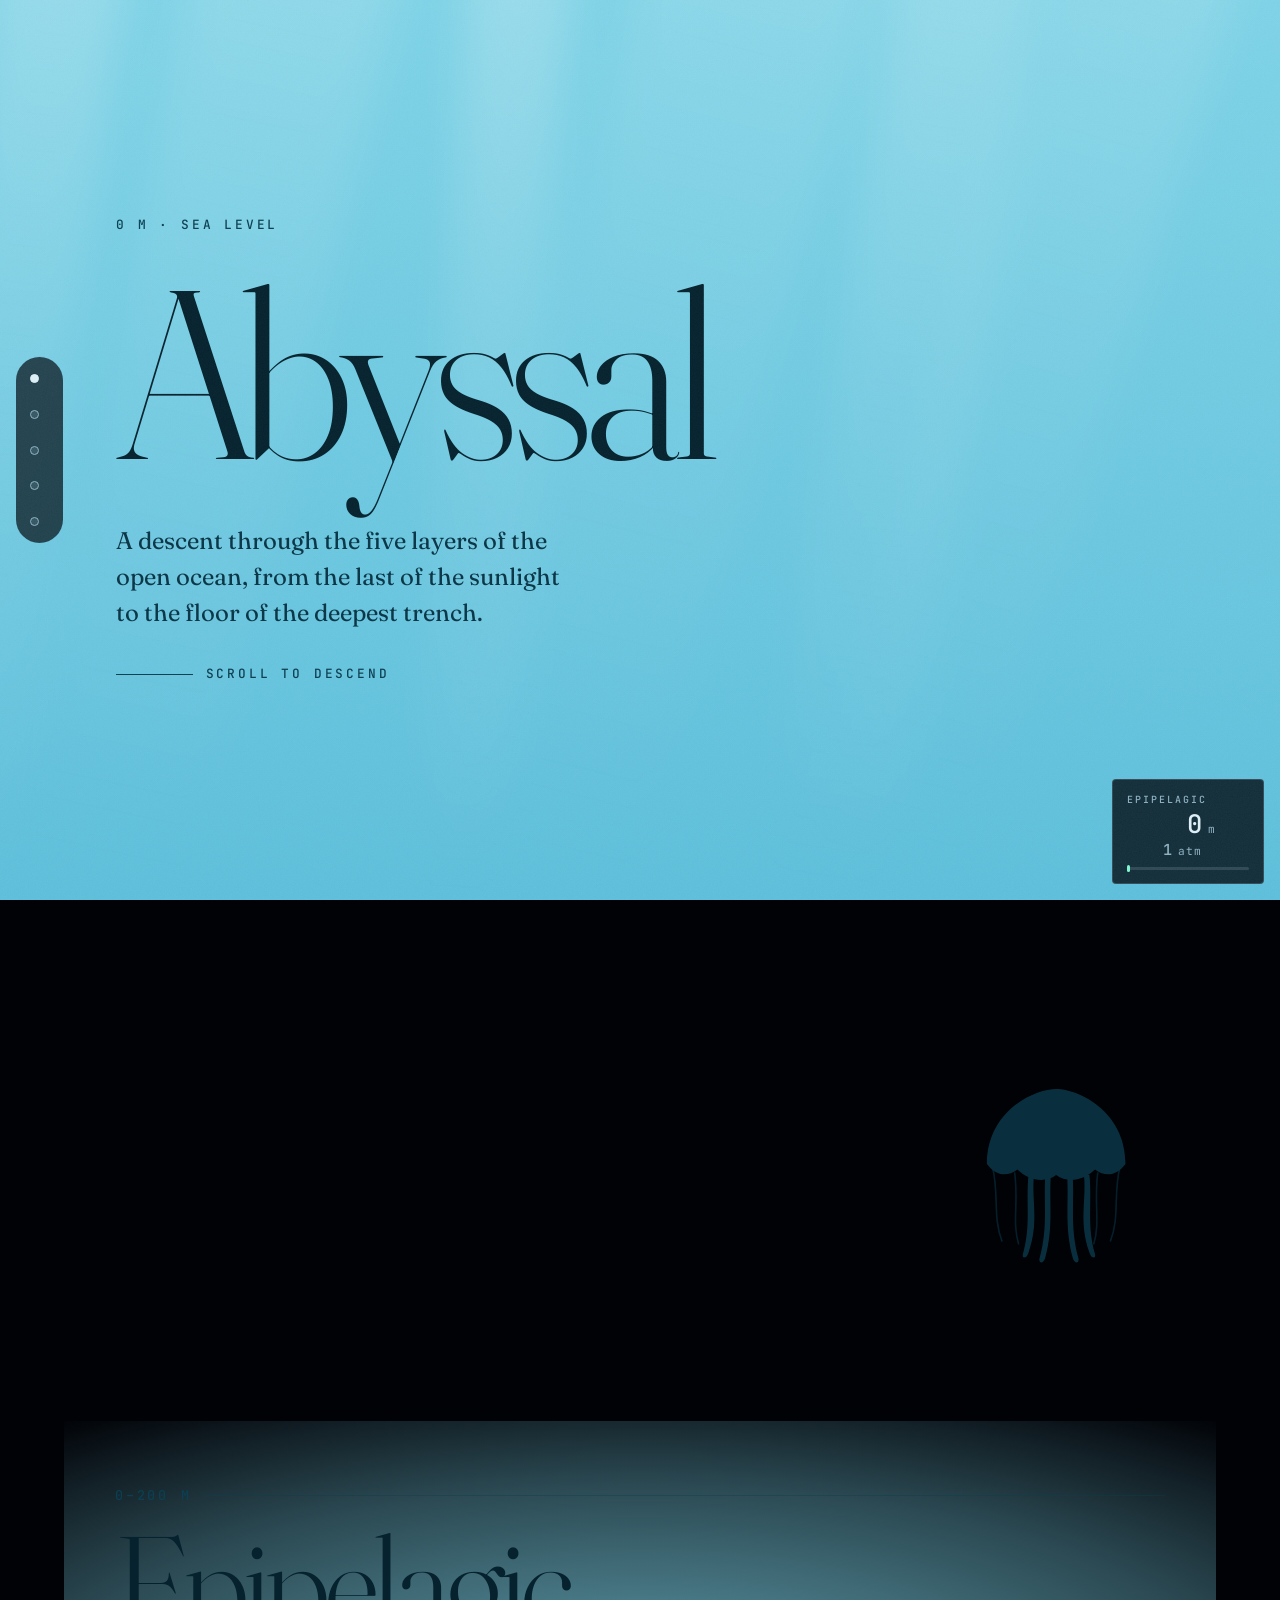
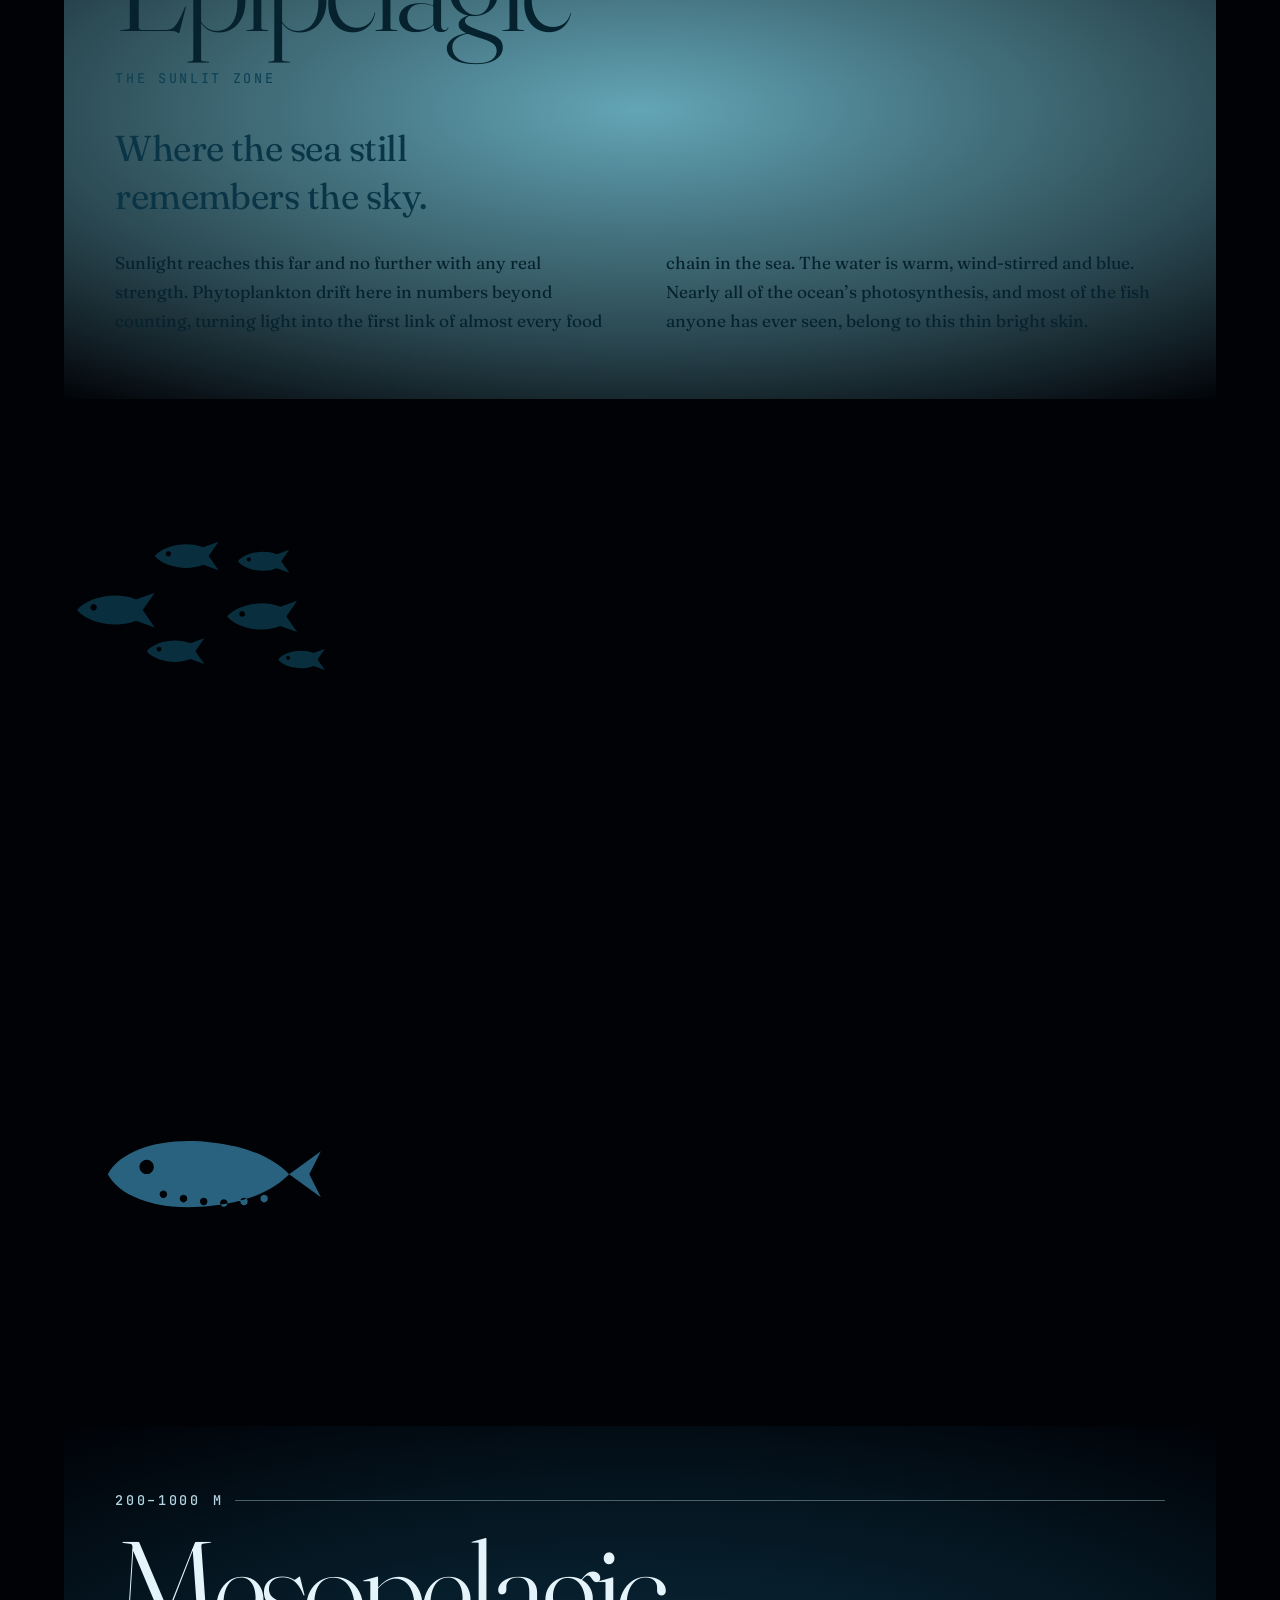
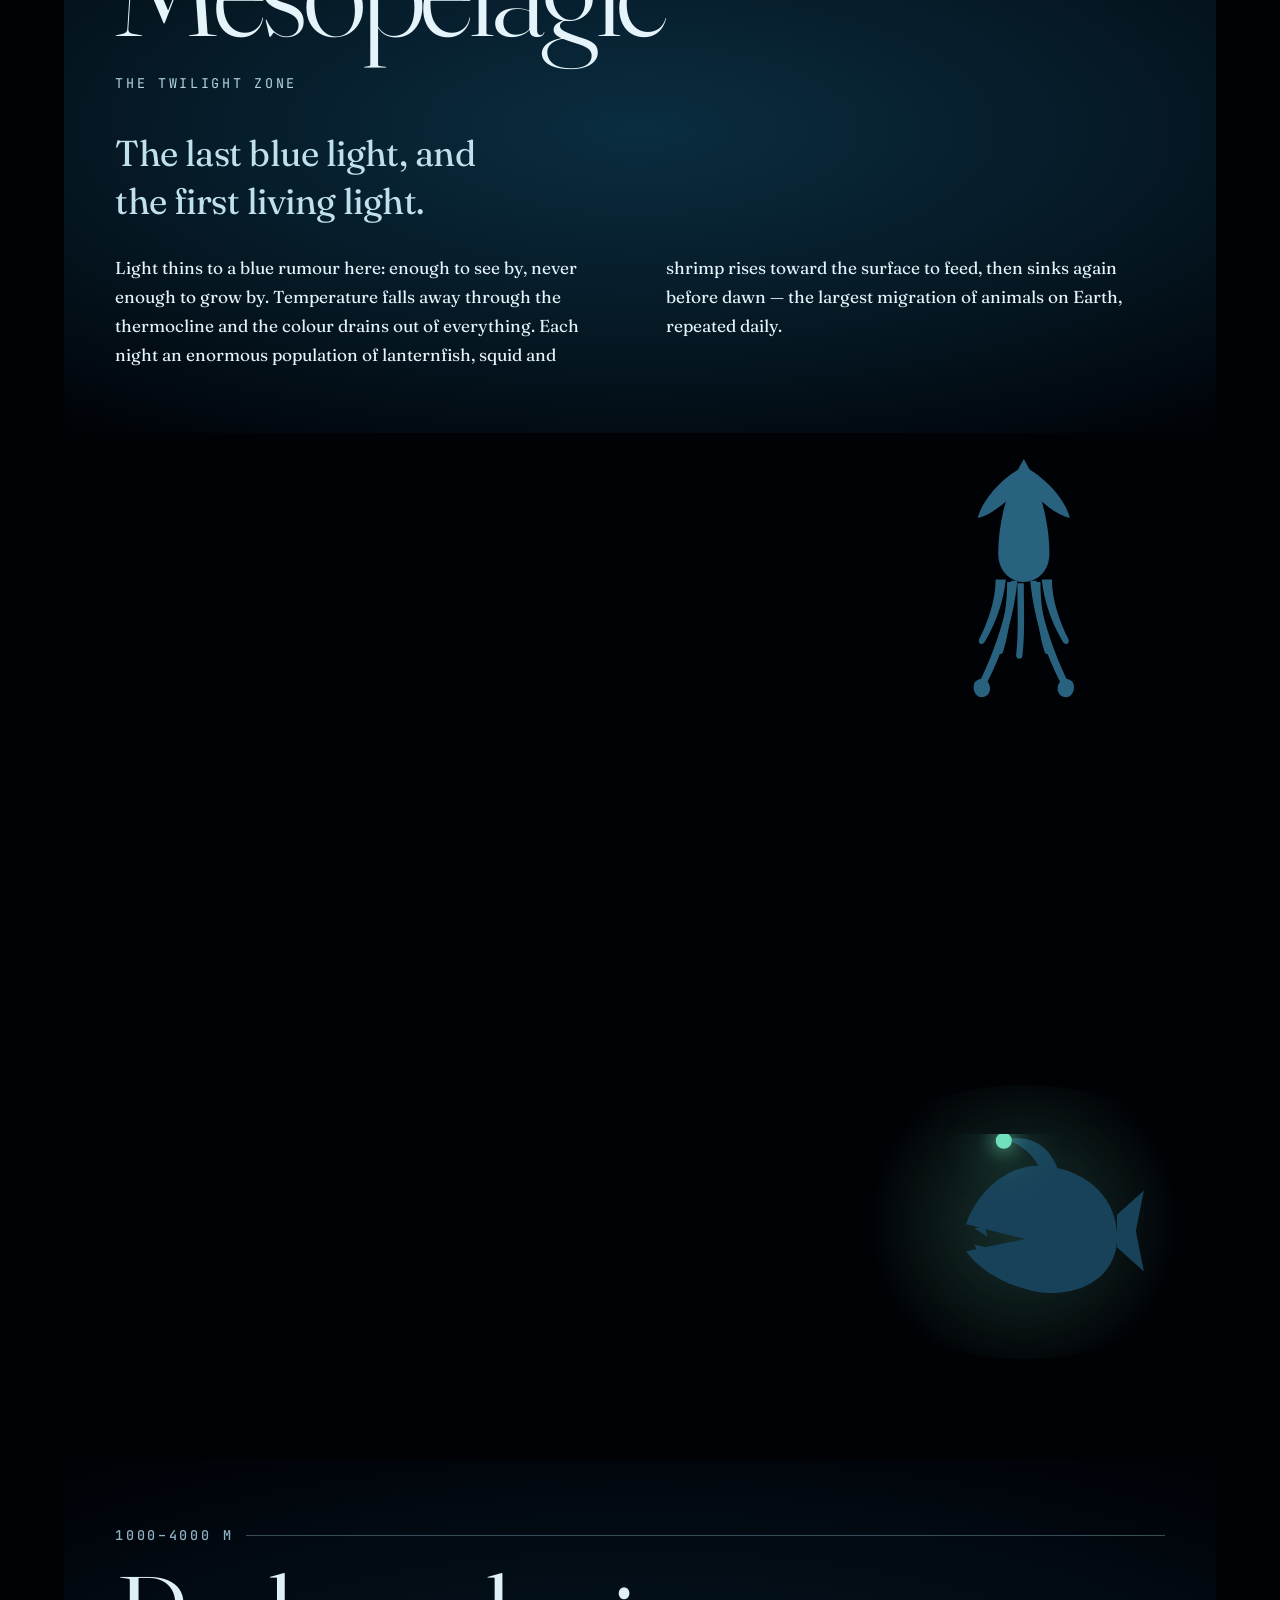
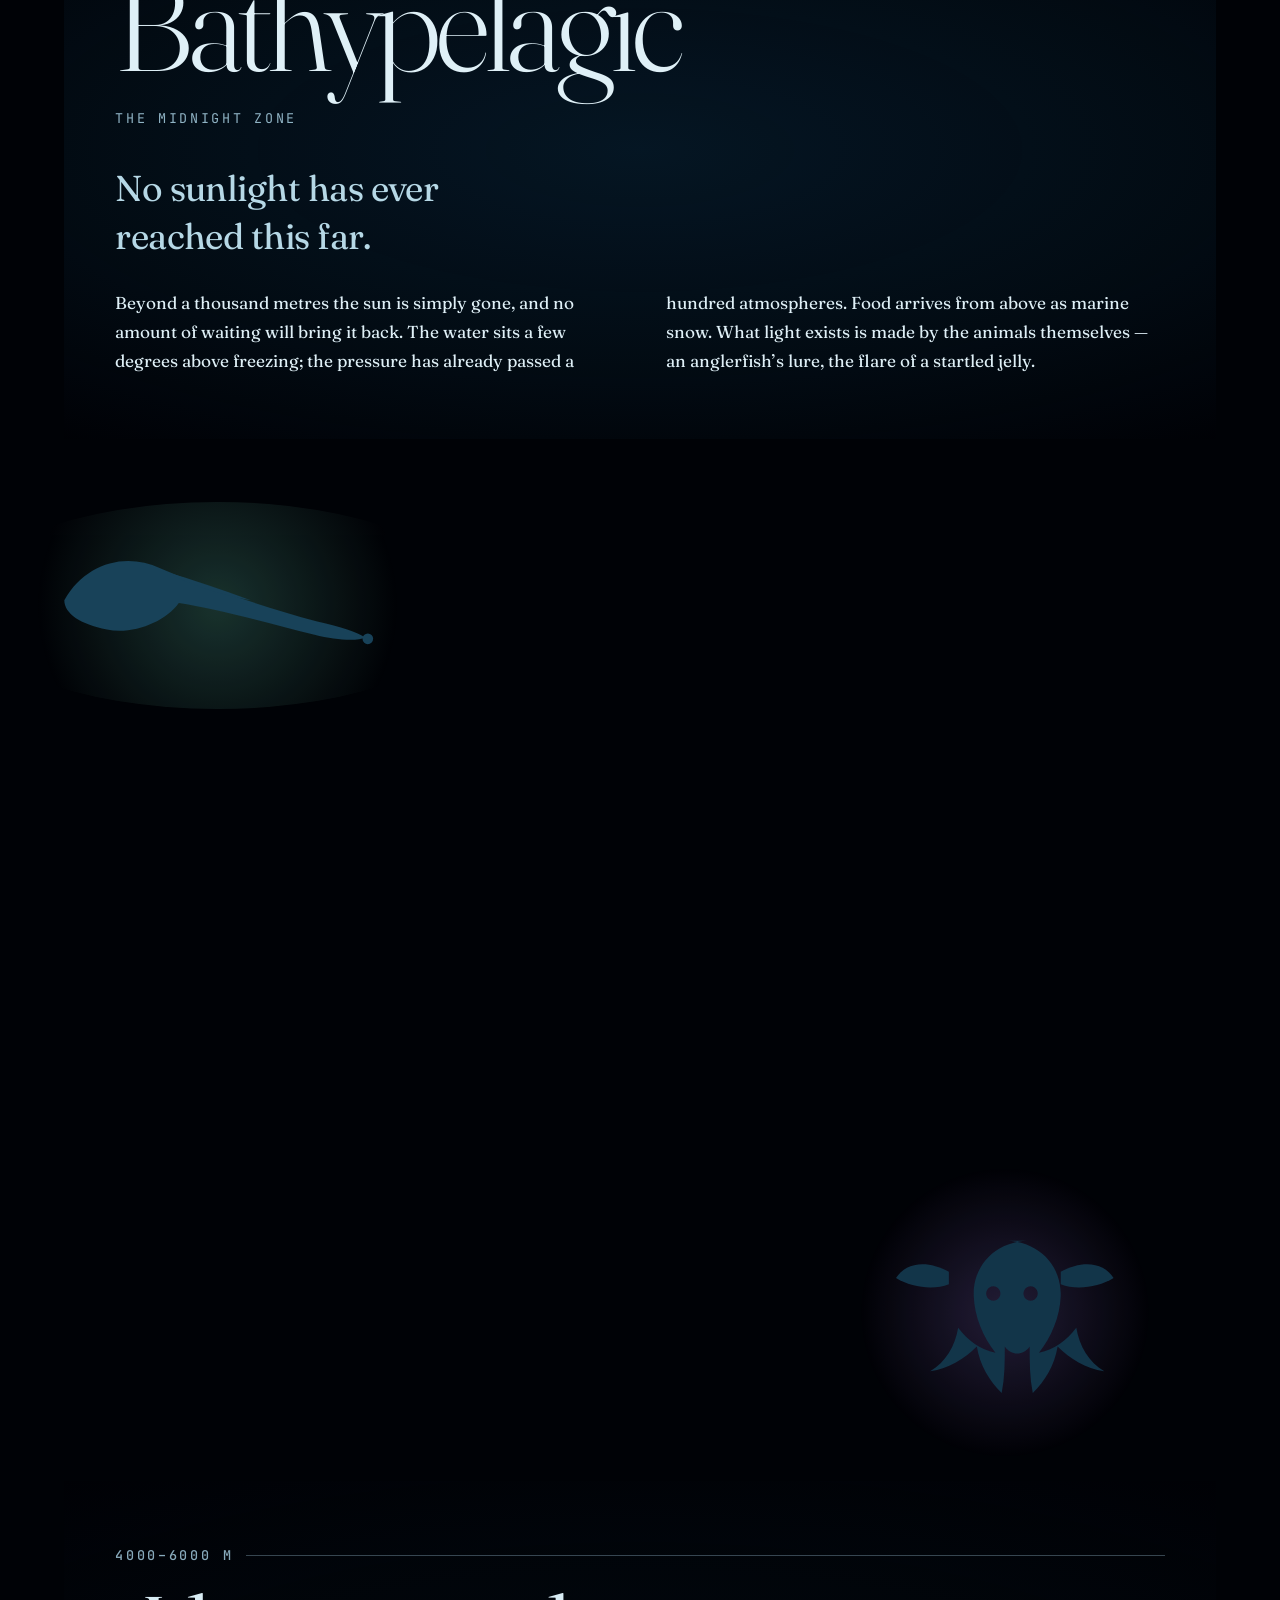
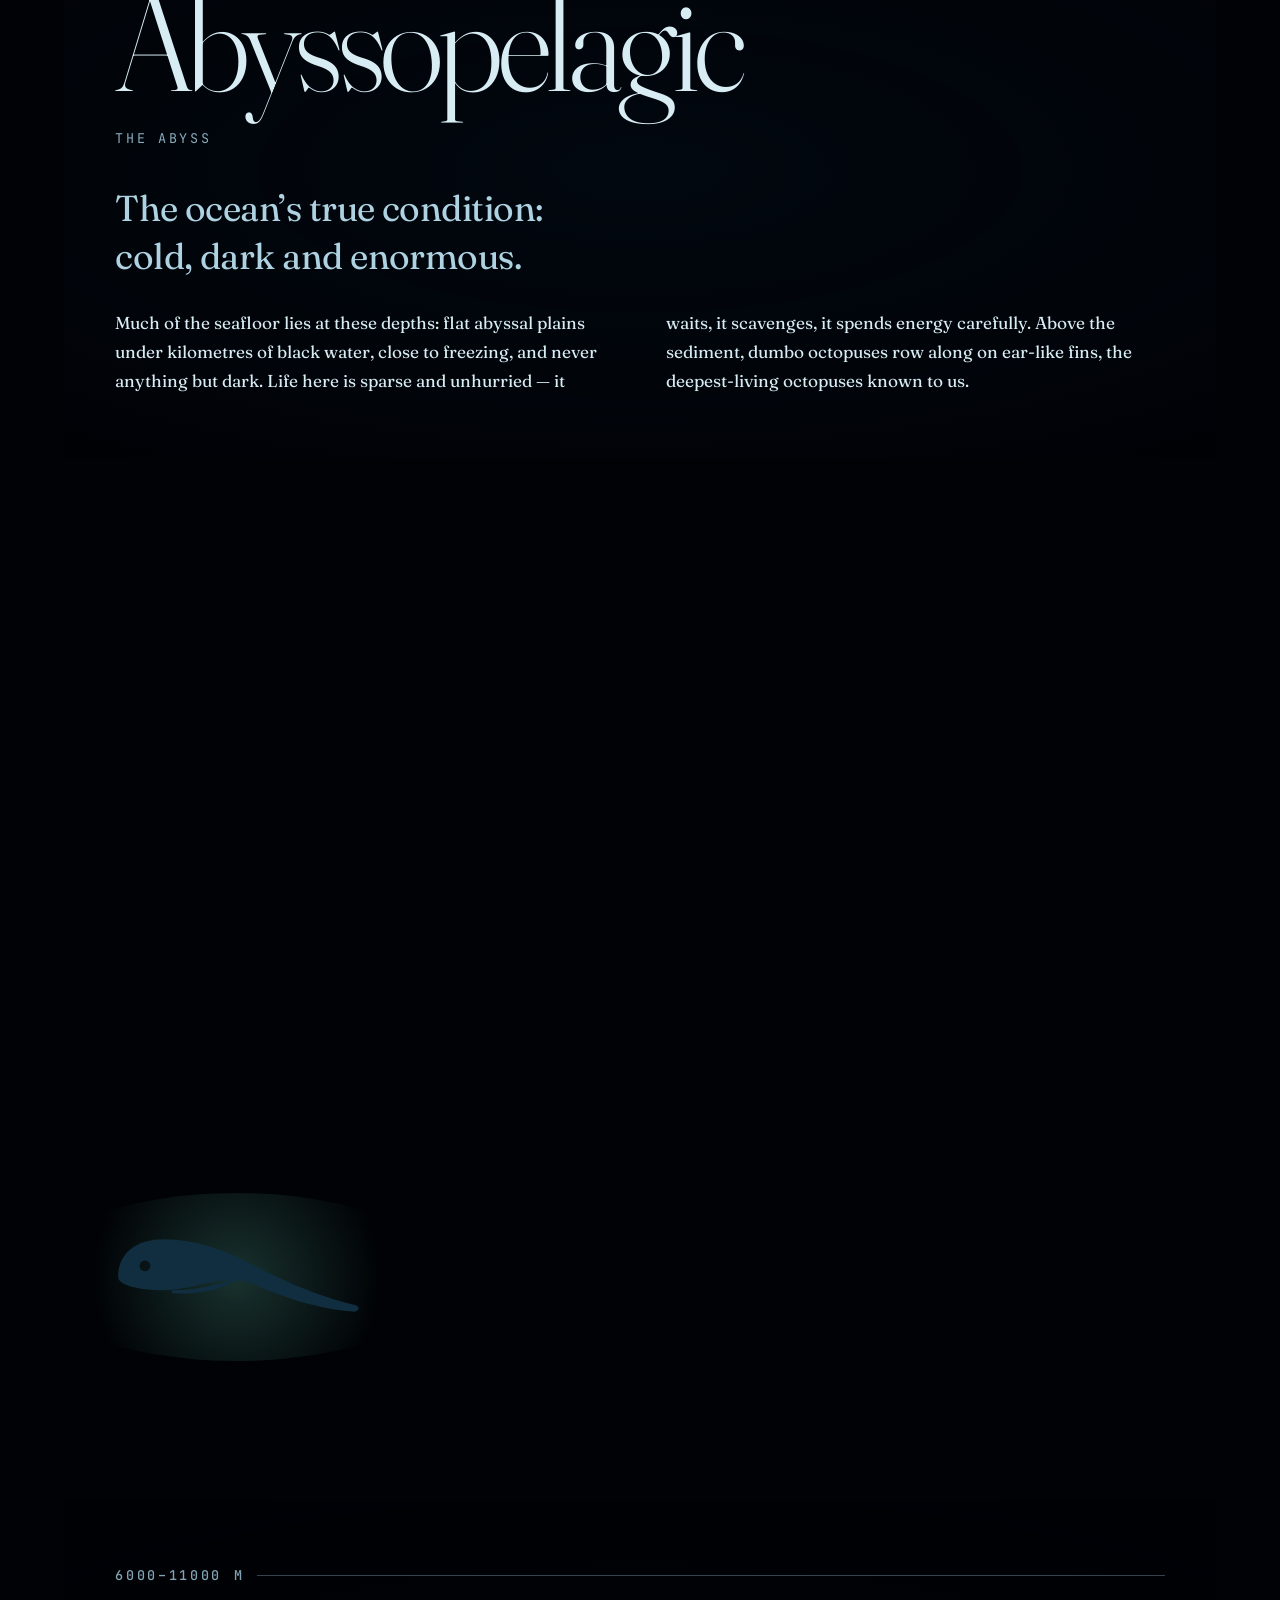
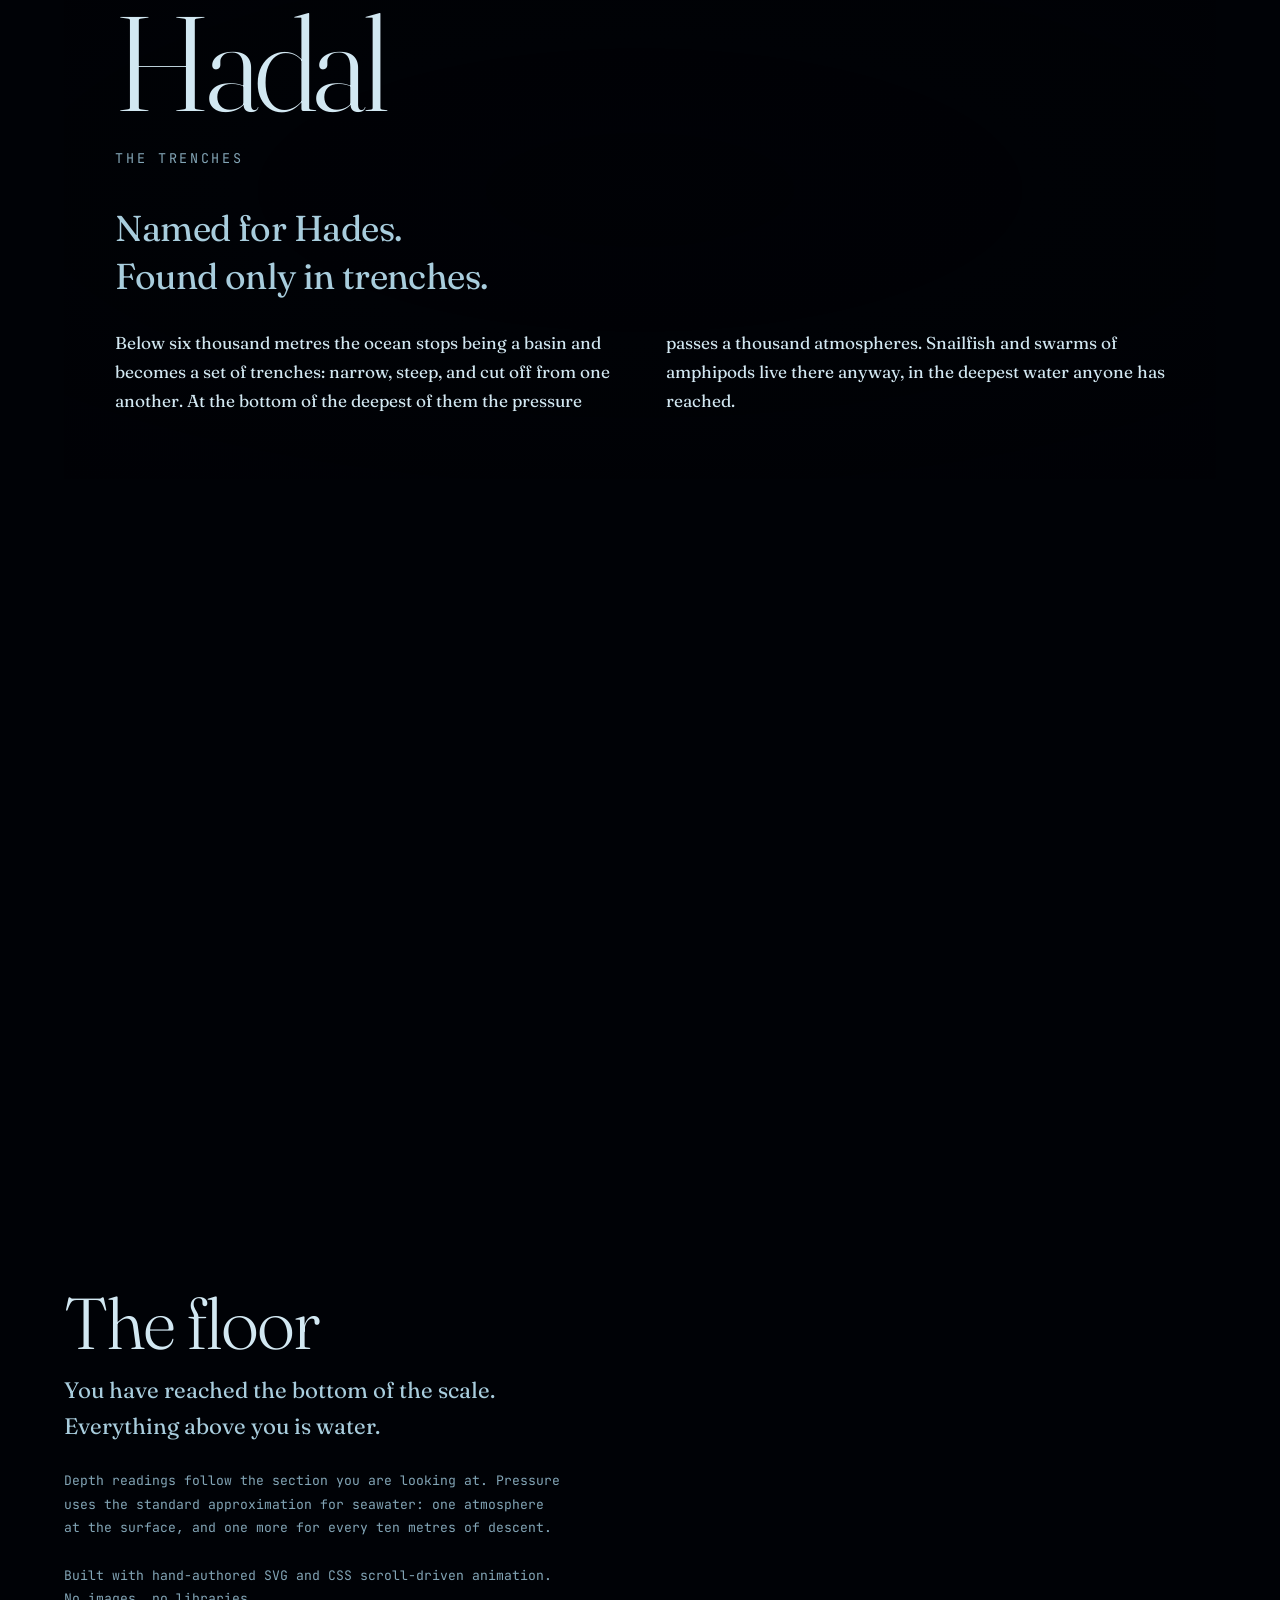
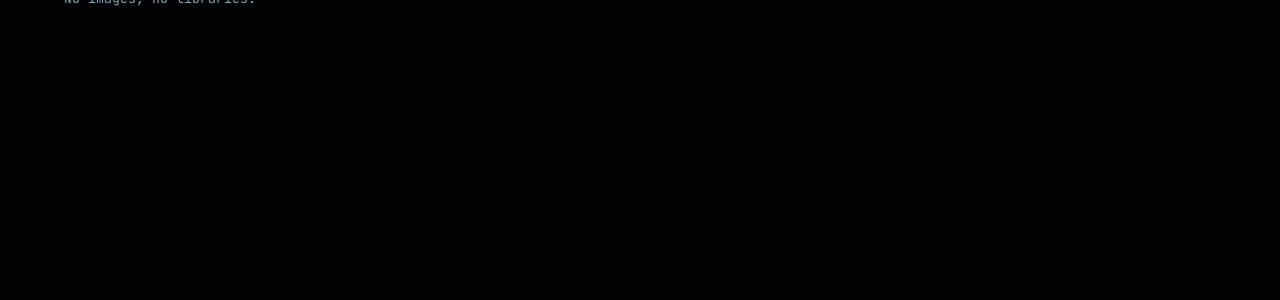
==== commit da732c02: "Adapt ABYSSAL for phones Audited on real phone viewports (iPhone SE, iPhone 14 Pro, Pixel 7, 360x640" ====
--- a/abyssal/index.html
+++ b/abyssal/index.html
@@ -64,11 +64,11 @@
 
 <nav class="rail" aria-label="Depth zones">
   <ol class="rail__list">
-    <li><a class="rail__link" href="#zone-epipelagic"><span class="rail__dot" aria-hidden="true"></span><span class="rail__label">Epipelagic <b>0–200 m</b></span></a></li>
-    <li><a class="rail__link" href="#zone-mesopelagic"><span class="rail__dot" aria-hidden="true"></span><span class="rail__label">Mesopelagic <b>200–1000 m</b></span></a></li>
-    <li><a class="rail__link" href="#zone-bathypelagic"><span class="rail__dot" aria-hidden="true"></span><span class="rail__label">Bathypelagic <b>1000–4000 m</b></span></a></li>
-    <li><a class="rail__link" href="#zone-abyssopelagic"><span class="rail__dot" aria-hidden="true"></span><span class="rail__label">Abyssopelagic <b>4000–6000 m</b></span></a></li>
-    <li><a class="rail__link" href="#zone-hadal"><span class="rail__dot" aria-hidden="true"></span><span class="rail__label">Hadal <b>6000–11000 m</b></span></a></li>
+    <li><a class="rail__link" href="#zone-epipelagic"><span class="rail__dot" aria-hidden="true"></span><i class="rail__short" aria-hidden="true">0</i><span class="rail__label">Epipelagic <b>0–200 m</b></span></a></li>
+    <li><a class="rail__link" href="#zone-mesopelagic"><span class="rail__dot" aria-hidden="true"></span><i class="rail__short" aria-hidden="true">200</i><span class="rail__label">Mesopelagic <b>200–1000 m</b></span></a></li>
+    <li><a class="rail__link" href="#zone-bathypelagic"><span class="rail__dot" aria-hidden="true"></span><i class="rail__short" aria-hidden="true">1000</i><span class="rail__label">Bathypelagic <b>1000–4000 m</b></span></a></li>
+    <li><a class="rail__link" href="#zone-abyssopelagic"><span class="rail__dot" aria-hidden="true"></span><i class="rail__short" aria-hidden="true">4000</i><span class="rail__label">Abyssopelagic <b>4000–6000 m</b></span></a></li>
+    <li><a class="rail__link" href="#zone-hadal"><span class="rail__dot" aria-hidden="true"></span><i class="rail__short" aria-hidden="true">6000</i><span class="rail__label">Hadal <b>6000–11000 m</b></span></a></li>
   </ol>
 </nav>
 
--- a/abyssal/styles.css
+++ b/abyssal/styles.css
@@ -150,6 +150,7 @@
   -webkit-backdrop-filter: blur(6px); backdrop-filter: blur(6px);
 }
 .rail__link {
+  position: relative;
   display: flex; align-items: center; gap: .7rem;
   padding: .3rem .5rem; border-radius: 999px;
   text-decoration: none; color: var(--hud-dim);
@@ -170,13 +171,21 @@
   transition: max-width .4s var(--ease-out), opacity .3s var(--ease-out);
 }
 .rail__label b { font-weight: 400; opacity: .62; }
-.rail__link:hover, .rail__link:focus-visible,
-.rail__link[aria-current='true'] { color: var(--hud-ink); }
-.rail__link:hover .rail__dot, .rail__link:focus-visible .rail__dot,
+.rail__short {
+  display: none;                    /* shown on touch, where hover cannot help */
+  font-family: var(--font-mono); font-size: .64rem; font-style: normal;
+  font-variant-numeric: tabular-nums; letter-spacing: .04em;
+}
+.rail__link:focus-visible, .rail__link[aria-current='true'] { color: var(--hud-ink); }
+.rail__link:focus-visible .rail__dot,
 .rail__link[aria-current='true'] .rail__dot { background: currentColor; }
-.rail__link:hover .rail__dot, .rail__link:focus-visible .rail__dot { scale: 1.25; }
-.rail__link:hover .rail__label,
+.rail__link:focus-visible .rail__dot { scale: 1.25; }
 .rail__link:focus-visible .rail__label { max-width: 24ch; opacity: 1; }
+@media (hover: hover) {
+  .rail__link:hover { color: var(--hud-ink); }
+  .rail__link:hover .rail__dot { background: currentColor; scale: 1.25; }
+  .rail__link:hover .rail__label { max-width: 24ch; opacity: 1; }
+}
 @media (min-width: 48rem) {
   .rail { top: 50%; left: max(1rem, env(safe-area-inset-left)); translate: 0 -50%; }
   .rail__list { grid-auto-flow: row; }
@@ -222,7 +231,7 @@
   margin-top: clamp(.5rem, 1.5vw, 1rem);
   font-size: clamp(3rem, 10.5vw, 9rem);
   font-weight: 300; line-height: .9; letter-spacing: -.04em;
-  padding-bottom: .05em;            /* the descender overshoots line-height .9 */
+  padding-bottom: .18em;            /* Fraunces descends ~.25em; line-height .9 does not cover it */
   -webkit-hyphens: auto; hyphens: auto; overflow-wrap: break-word;
 }
 .zone__tagline {
@@ -348,6 +357,82 @@
 }
 
 /* ==========================================================================
+   Phone. The two fixed instruments become edge strips — a depth scale along
+   the top, a readout along the bottom — and the sections reserve room for
+   both, so neither can ever sit on the type.
+   ========================================================================== */
+
+@media (max-width: 48rem) {
+  :root { --chrome-top: 2.75rem; --chrome-bottom: 3.25rem; }
+
+  .hero, .zone, .colophon {
+    padding-top: calc(var(--chrome-top) + env(safe-area-inset-top));
+    padding-bottom: calc(var(--chrome-bottom) + env(safe-area-inset-bottom));
+  }
+  /* the frame gives back the vertical padding the strips just took */
+  .zone__frame { padding-block: clamp(.5rem, 2vw, 1.25rem); }
+  .zone__epigraph { margin-top: clamp(.9rem, 3vw, 1.5rem); }
+
+  .rail { top: 0; left: 0; right: 0; translate: none; }
+  .rail__list {
+    justify-content: center;
+    padding: max(.35rem, env(safe-area-inset-top)) .35rem .35rem;
+    border-radius: 0;
+    background: color-mix(in oklab, var(--hud) 78%, transparent);
+  }
+  .rail__link {
+    flex-direction: column; gap: .2rem;
+    min-width: 2.75rem; min-height: 2.75rem;   /* 44px: a real tap target */
+    justify-content: center; padding: .25rem .4rem;
+  }
+  .rail__short { display: block; }
+  /* Clipped, NOT display:none — the visible label is the short depth number,
+     but the full name has to stay in the accessibility tree or the link loses
+     its accessible name entirely. */
+  .rail__label {
+    position: absolute; width: 1px; height: 1px; margin: -1px;
+    max-width: none; overflow: hidden; clip-path: inset(50%); white-space: nowrap;
+  }
+
+  .meter {
+    right: 0; bottom: 0; left: 0;
+    min-width: 0;
+    display: flex; align-items: baseline; gap: .55rem;
+    padding: .45rem max(1rem, env(safe-area-inset-right))
+             max(.45rem, env(safe-area-inset-bottom)) max(1rem, env(safe-area-inset-left));
+    border-width: 1px 0 0; border-radius: 0;
+  }
+  .meter__zone { flex: 1 1 auto; }
+  .meter__row { flex: 0 0 auto; }
+  .meter__num { min-width: 4.5ch; font-size: 1.1rem; }
+  .meter__num--press { font-size: .8rem; }
+  .meter__gauge {
+    position: absolute; inset: 0 0 auto 0;
+    margin: 0; height: 2px; border-radius: 0;
+  }
+  .meter__needle { top: 0; height: 2px; }
+}
+
+/* Touch devices wide enough to keep the vertical rail still have no hover, so
+   the depth labels stay visible and the content clears them. */
+@media (min-width: 48rem) and (hover: none) {
+  .rail__short { display: block; }
+  .hero, .zone, .colophon { padding-left: calc(var(--gutter) + 4.5rem); }
+  .rail__link { min-height: 2.75rem; }
+}
+
+/* Coarse pointers are phones and tablets: cheapen the most expensive paint
+   work rather than ask a mobile GPU to blur six full-height gradients. */
+@media (pointer: coarse) {
+  .shafts i { filter: blur(12px); }
+  .shafts i:nth-child(4), .shafts i:nth-child(6) { display: none; }
+  .rail__list, .meter {
+    -webkit-backdrop-filter: none; backdrop-filter: none;
+    background: color-mix(in oklab, var(--hud) 94%, transparent);
+  }
+}
+
+/* ==========================================================================
    Motion, path 1 of 2 — CSS scroll-driven animations.
    main.js runs the equivalent when this @supports block does not apply.
    ========================================================================== */
